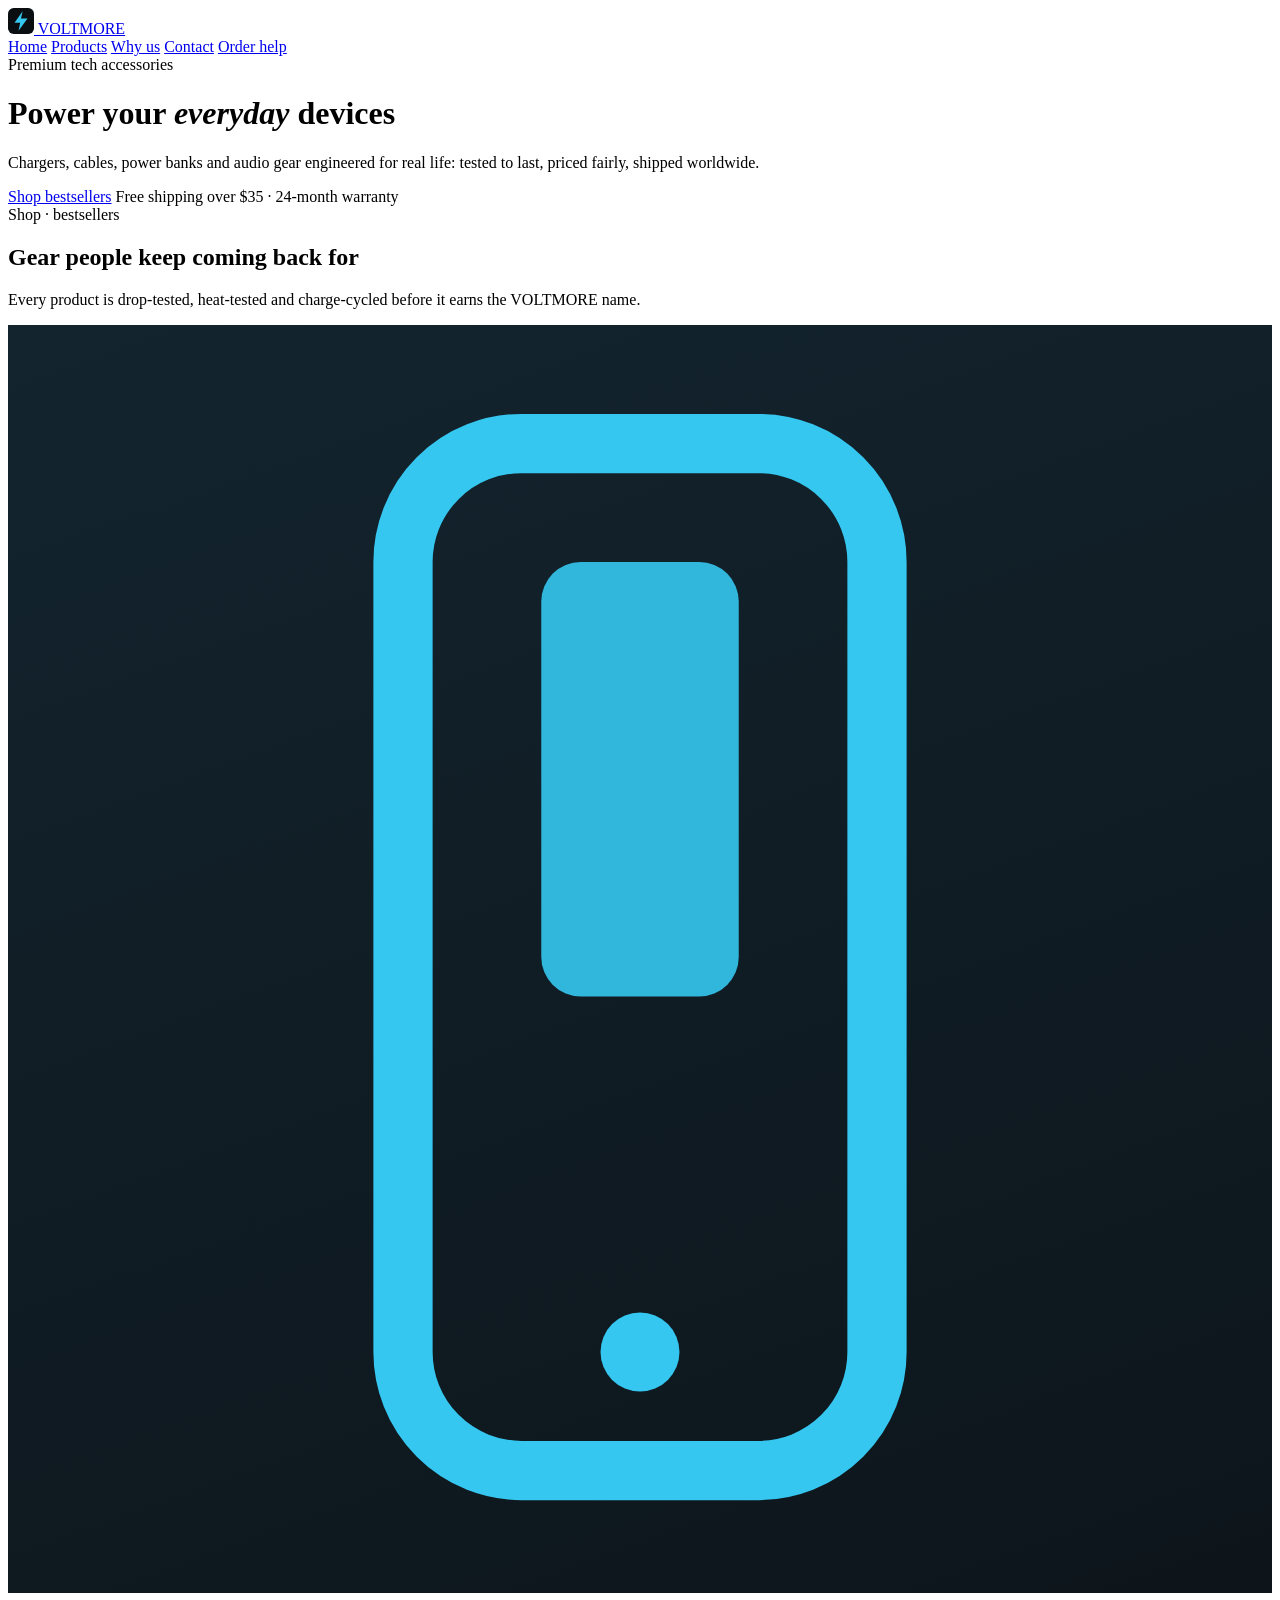
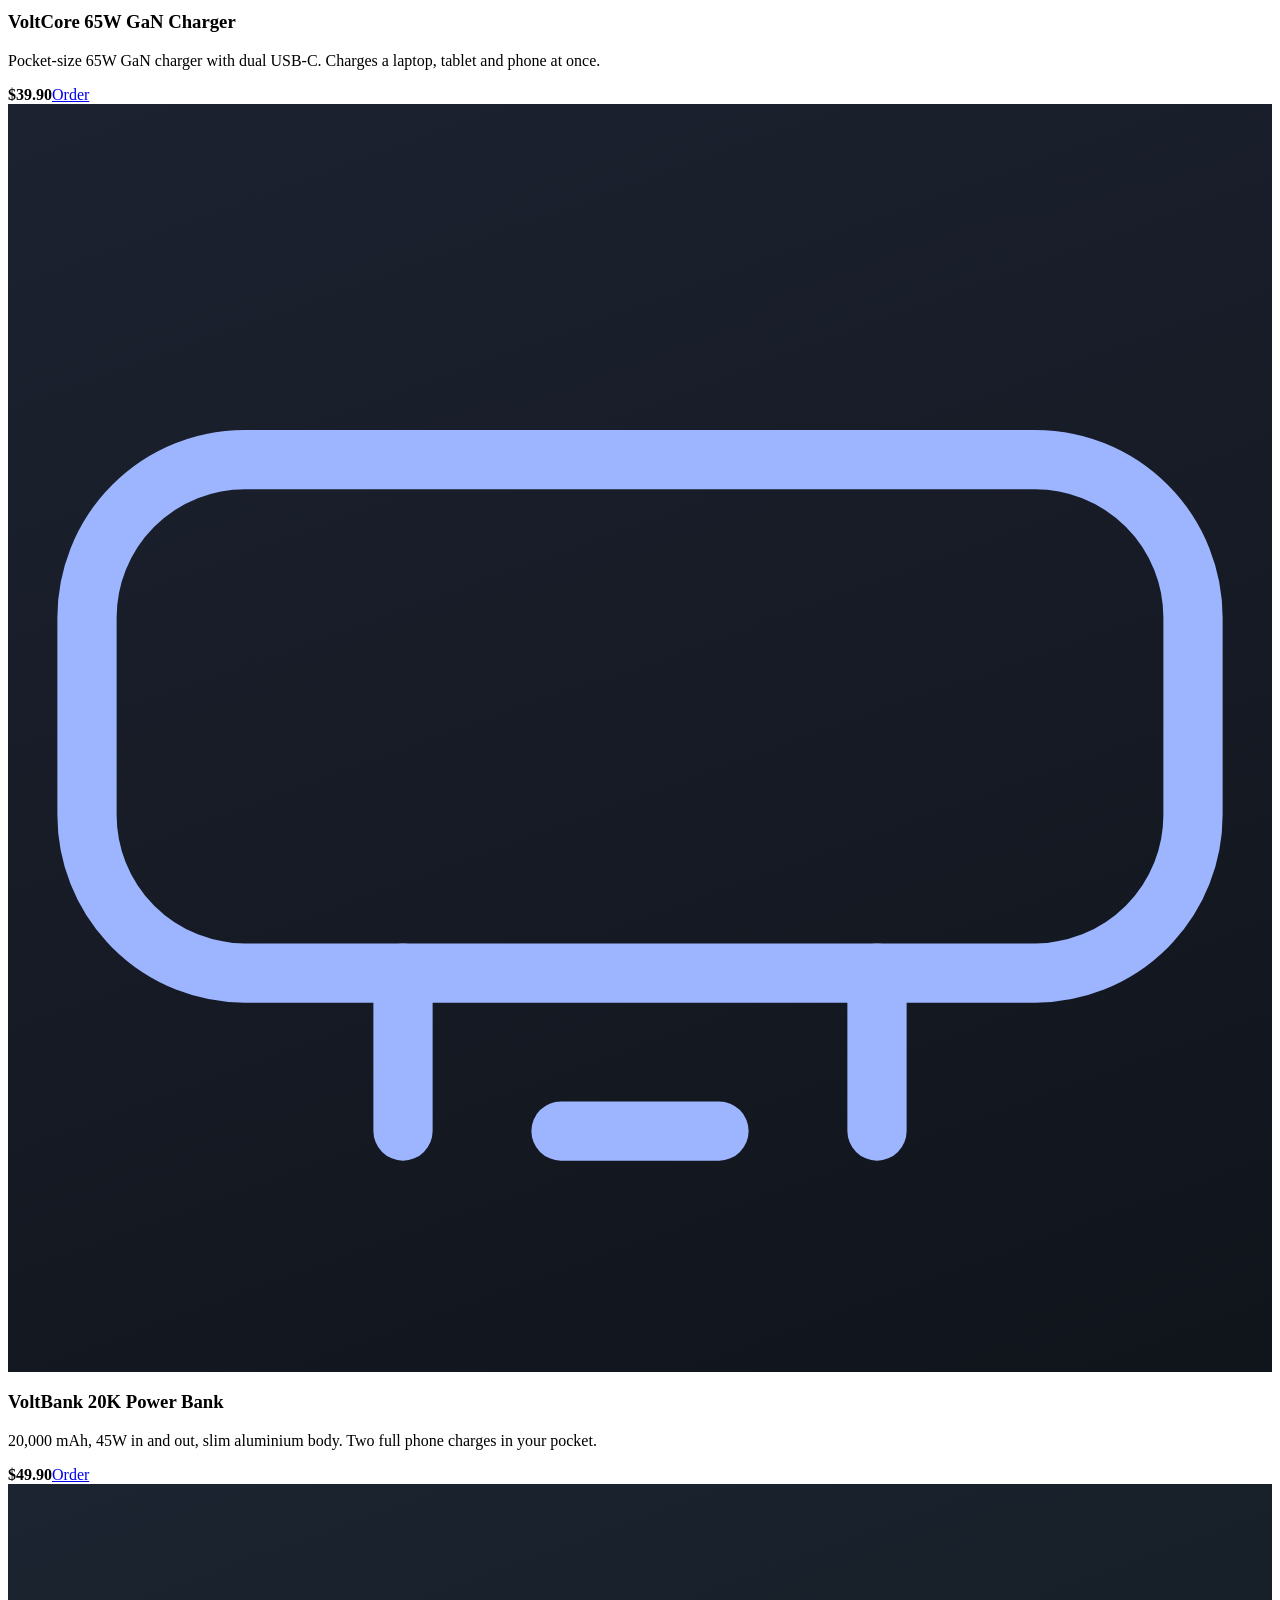
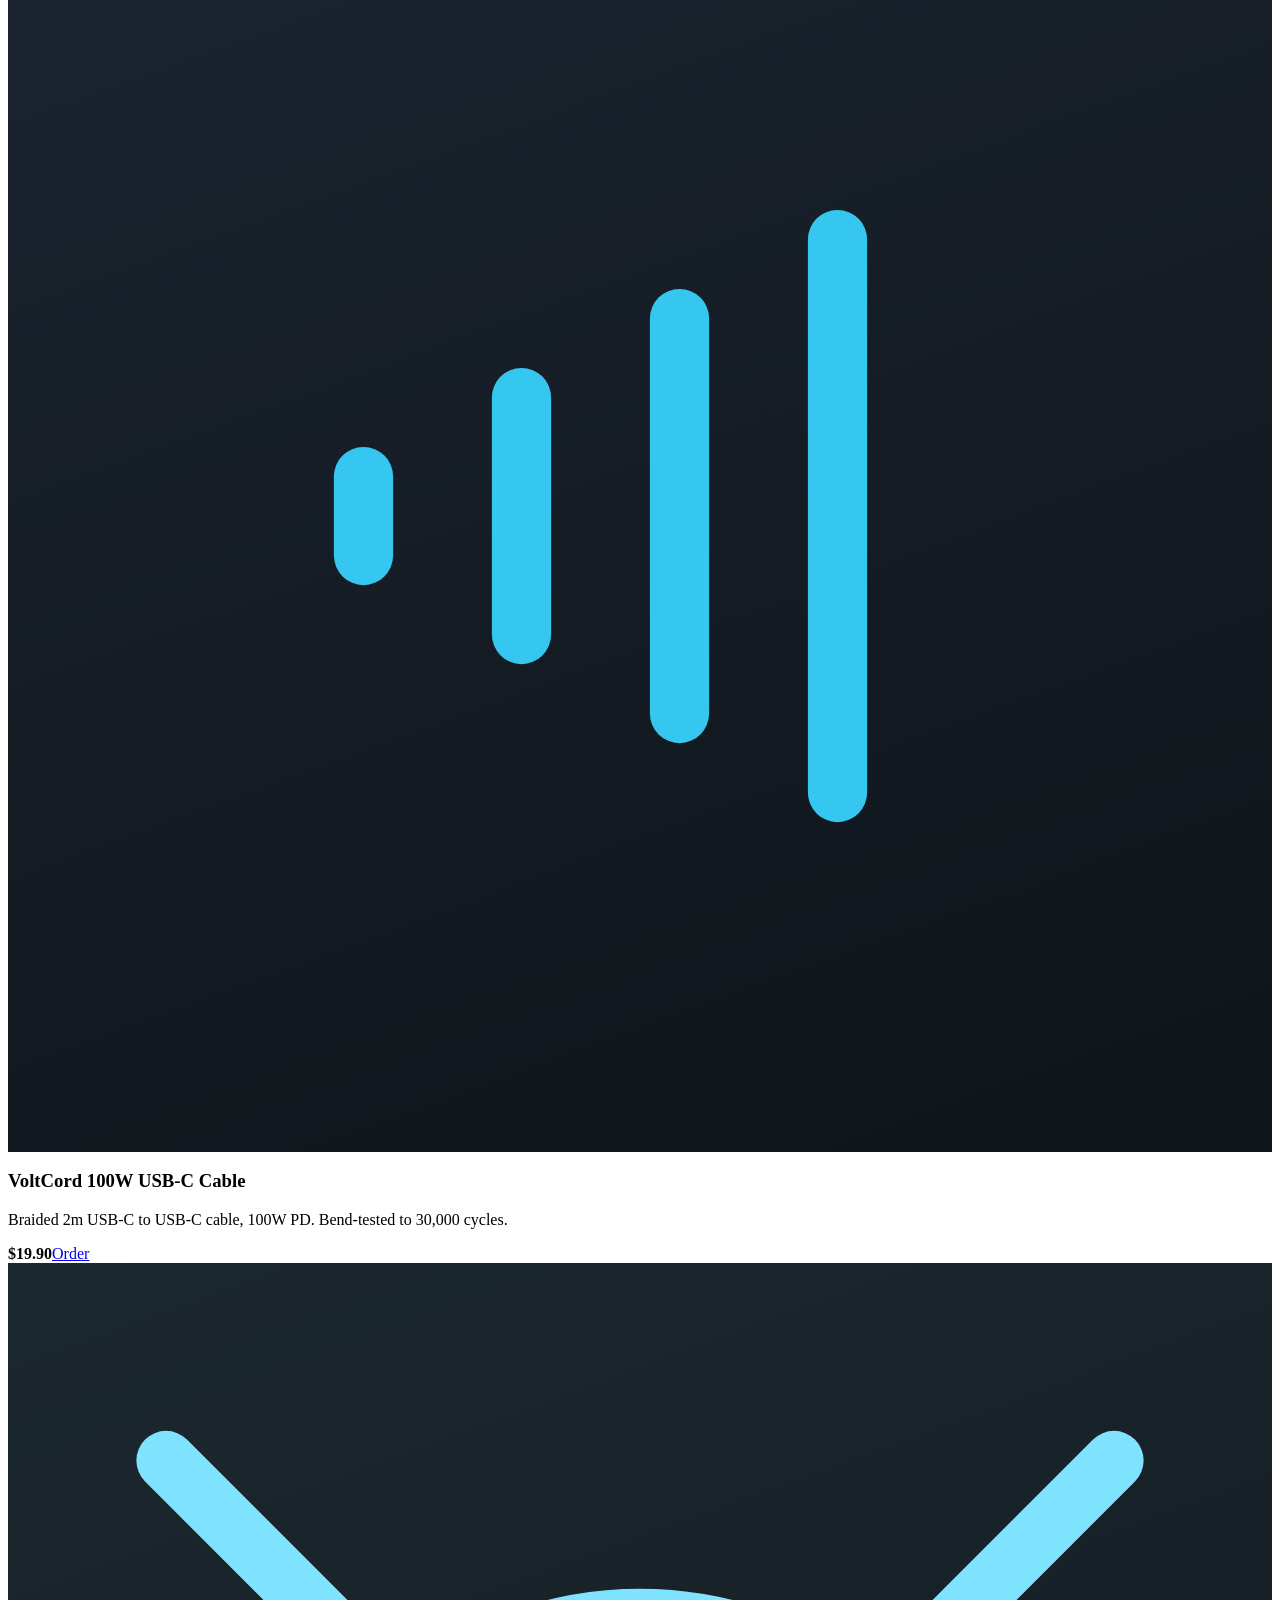
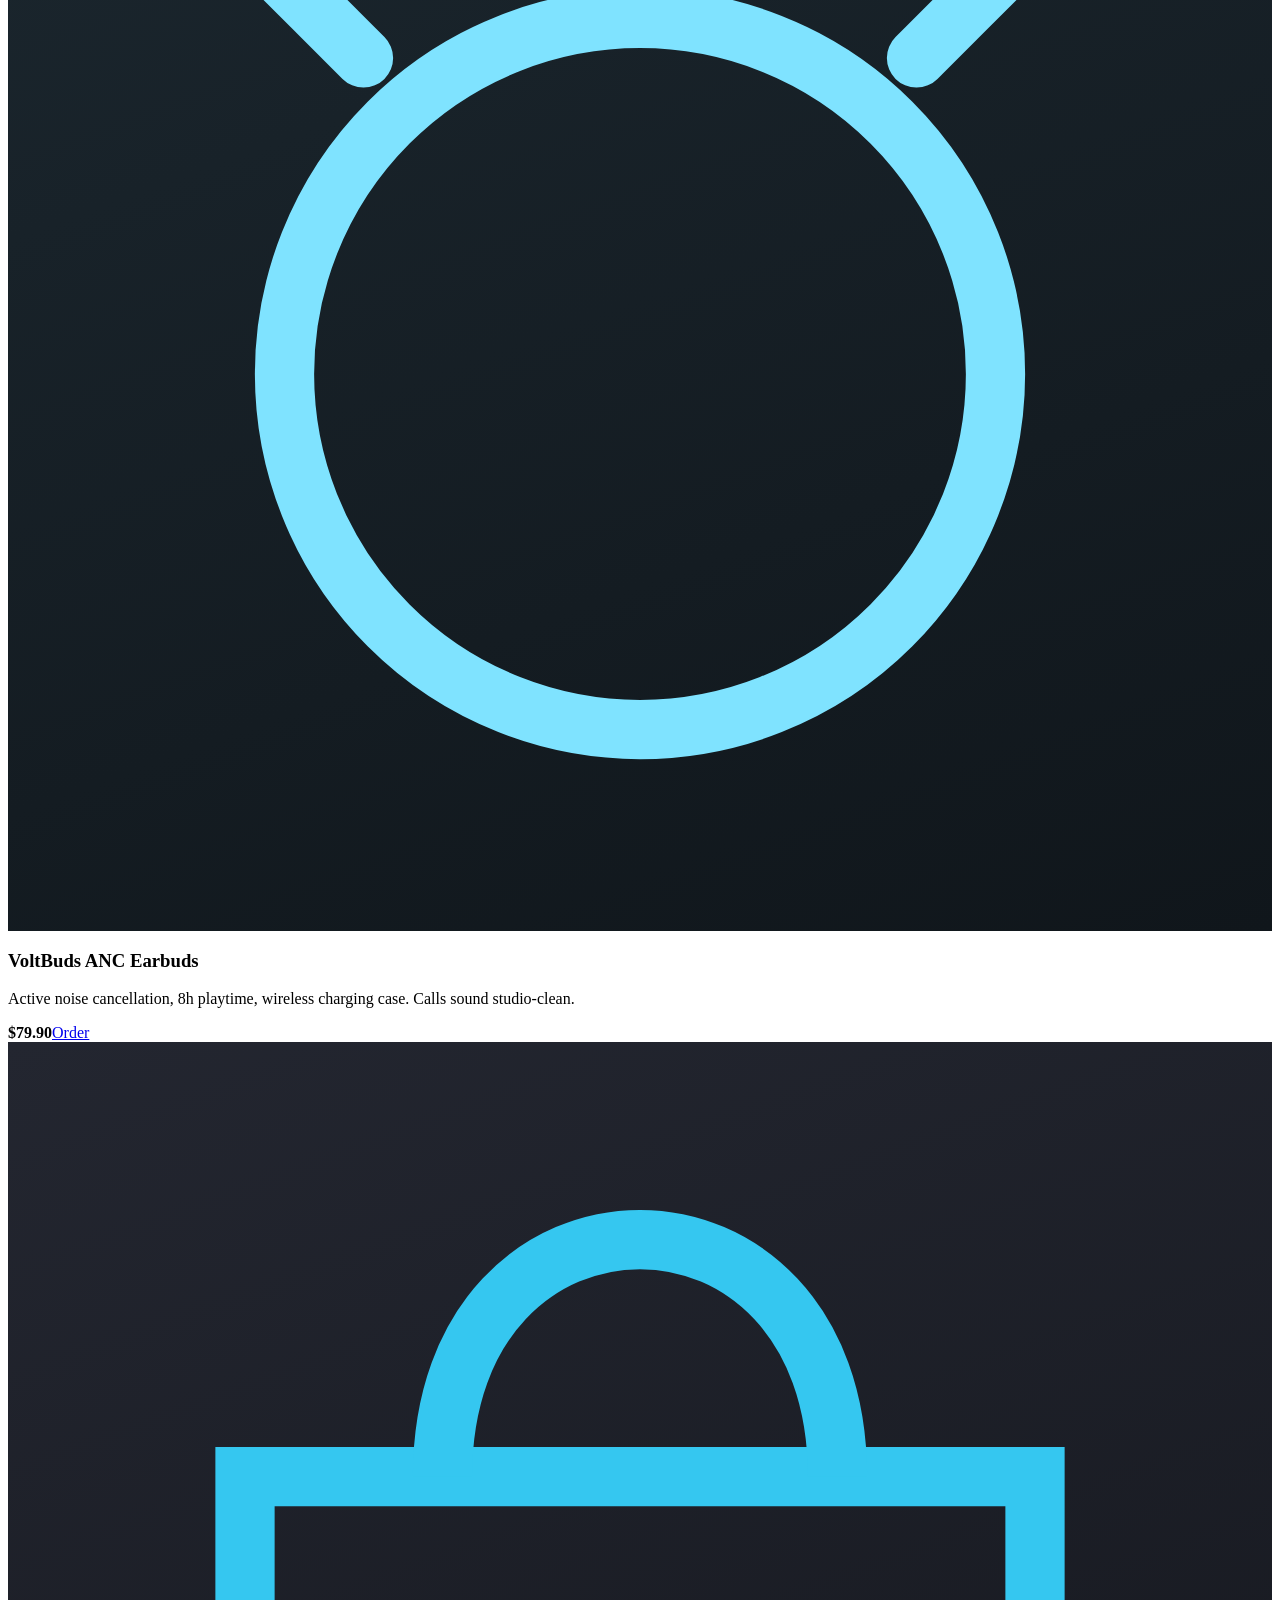
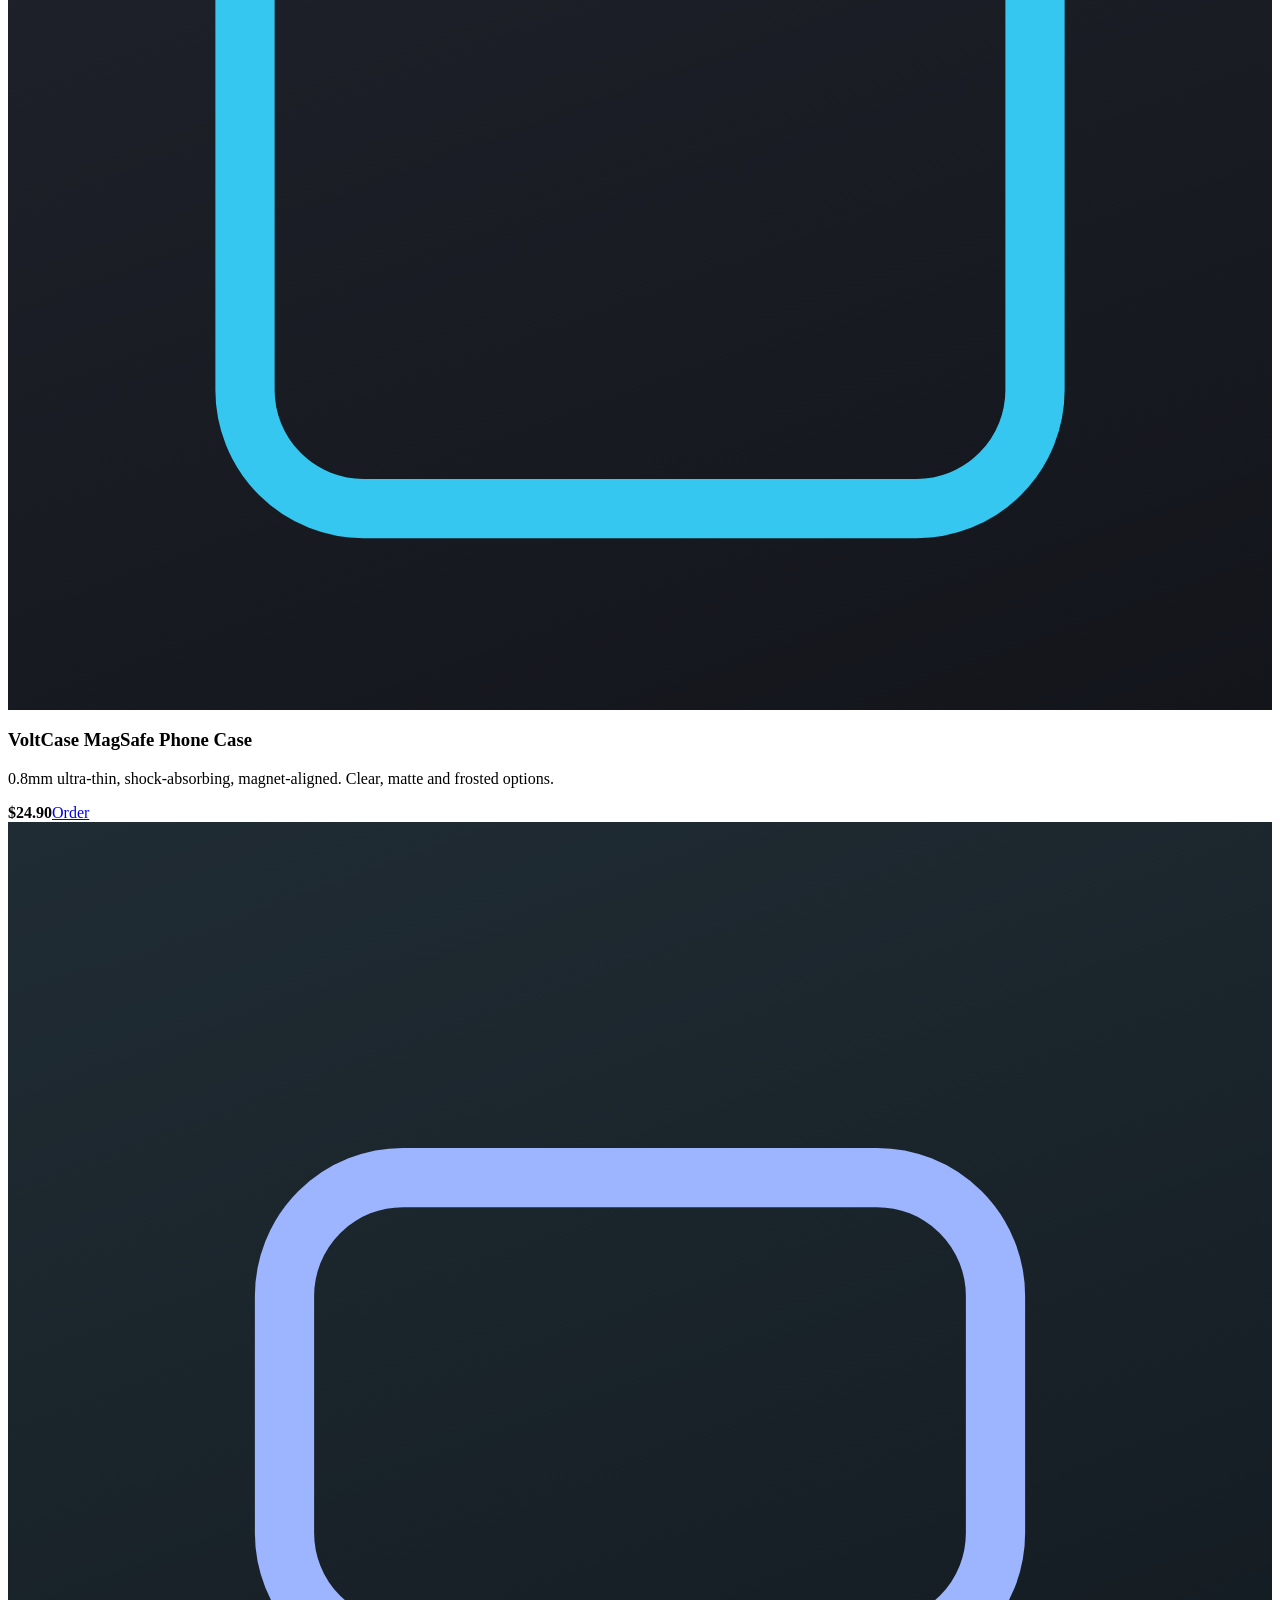
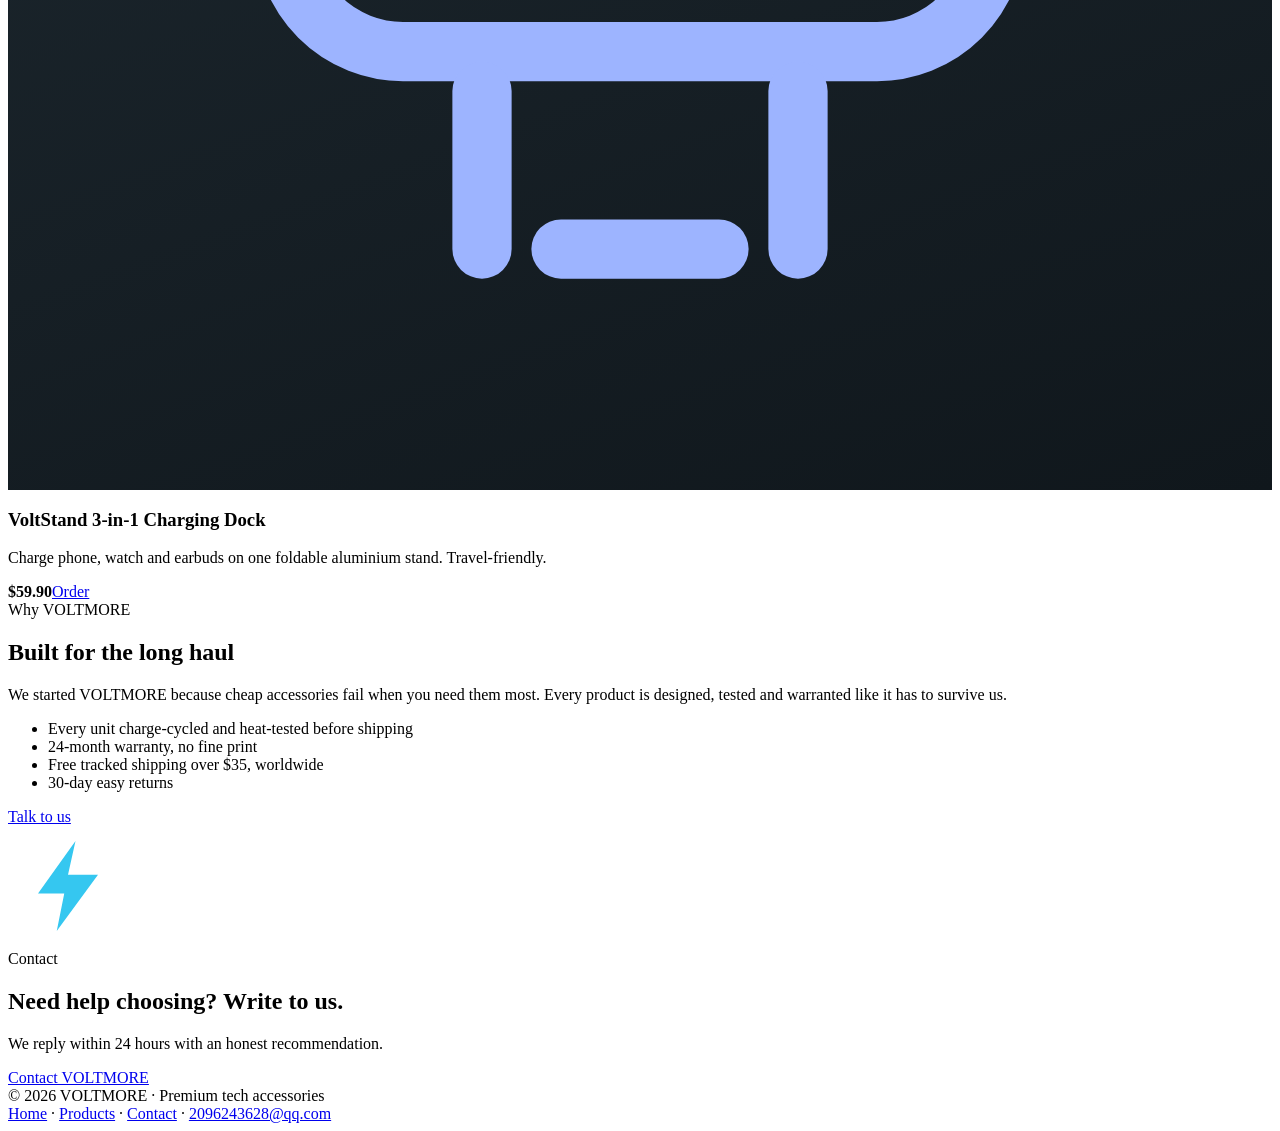
==== index.html @ 898d49b6 "init voltmore" ====
<!DOCTYPE html>
<html lang="en">
<head>
<meta charset="UTF-8">
<meta name="viewport" content="width=device-width, initial-scale=1.0">
<title>VOLTMORE — Premium Tech Accessories</title>
<meta name="description" content="VOLTMORE: premium chargers, cables, power banks and audio accessories engineered for everyday life. Fast shipping, 24-month warranty.">
<link rel="icon" href="data:image/svg+xml,<svg xmlns='http://www.w3.org/2000/svg' viewBox='0 0 64 64'><rect width='64' height='64' rx='14' fill='%230b0e11'/><path d='M36 8 16 36h14l-4 20 22-30H32z' fill='%2335c7f0'/></svg>">
<link rel="preconnect" href="https://fonts.googleapis.com">
<link rel="preconnect" href="https://fonts.gstatic.com" crossorigin>
<link href="https://fonts.googleapis.com/css2?family=Inter:wght@300;400;500;600;700;800&display=swap" rel="stylesheet">
<link rel="stylesheet" href="style.css">
</head>
<body>

<nav>
  <a class="brand" href="index.html">
    <svg width="26" height="26" viewBox="0 0 64 64" fill="none"><rect width="64" height="64" rx="14" fill="#0b0e11"/><path d="M36 8 16 36h14l-4 20 22-30H32z" fill="#35c7f0"/></svg>
    VOLTMORE
  </a>
  <div class="nav-links">
    <a href="index.html" class="active">Home</a>
    <a href="index.html#products">Products</a>
    <a href="index.html#why">Why us</a>
    <a href="contact.html">Contact</a>
    <a class="cta nav-cta" href="contact.html">Order help</a>
  </div>
</nav>

<header class="hero">
  <div class="wrap">
    <div>
      <div class="kicker">Premium tech accessories</div>
      <h1>Power your <em>everyday</em> devices</h1>
      <p>Chargers, cables, power banks and audio gear engineered for real life: tested to last, priced fairly, shipped worldwide.</p>
      <div class="hero-actions">
        <a class="cta" href="index.html#products">Shop bestsellers</a>
        <span class="hero-note">Free shipping over $35 · 24-month warranty</span>
      </div>
    </div>
    <div class="hero-visual"><div class="buzz"></div></div>
  </div>
</header>

<section id="products">
  <div class="wrap">
    <div class="sec-head">
      <div class="kicker">Shop · bestsellers</div>
      <h2>Gear people keep coming back for</h2>
      <p>Every product is drop-tested, heat-tested and charge-cycled before it earns the VOLTMORE name.</p>
    </div>
    <div class="grid-3">
      <div class="product">
        <div class="photo" style="background:linear-gradient(160deg,#13242e,#0d151b)">
          <svg viewBox="0 0 64 64" fill="none"><rect x="20" y="6" width="24" height="52" rx="6" stroke="#35c7f0" stroke-width="3"/><rect x="27" y="12" width="10" height="22" rx="2" fill="#35c7f0" opacity=".9"/><circle cx="32" cy="52" r="2" fill="#35c7f0"/></svg>
        </div>
        <div class="body">
          <h3>VoltCore 65W GaN Charger</h3>
          <p>Pocket-size 65W GaN charger with dual USB-C. Charges a laptop, tablet and phone at once.</p>
          <div class="price"><b>$39.90</b><a class="btn-sm" href="contact.html">Order</a></div>
        </div>
      </div>
      <div class="product">
        <div class="photo" style="background:linear-gradient(160deg,#1c2230,#10141b)">
          <svg viewBox="0 0 64 64" fill="none"><rect x="4" y="18" width="56" height="26" rx="8" stroke="#9db4ff" stroke-width="3"/><path d="M20 44v8M44 44v8M28 52h8" stroke="#9db4ff" stroke-width="3" stroke-linecap="round"/></svg>
        </div>
        <div class="body">
          <h3>VoltBank 20K Power Bank</h3>
          <p>20,000 mAh, 45W in and out, slim aluminium body. Two full phone charges in your pocket.</p>
          <div class="price"><b>$49.90</b><a class="btn-sm" href="contact.html">Order</a></div>
        </div>
      </div>
      <div class="product">
        <div class="photo" style="background:linear-gradient(160deg,#1b2430,#0f1419)">
          <svg viewBox="0 0 64 64" fill="none"><path d="M18 30v4m8-8v12m8-16v20m8-24v28" stroke="#35c7f0" stroke-width="3" stroke-linecap="round"/></svg>
        </div>
        <div class="body">
          <h3>VoltCord 100W USB-C Cable</h3>
          <p>Braided 2m USB-C to USB-C cable, 100W PD. Bend-tested to 30,000 cycles.</p>
          <div class="price"><b>$19.90</b><a class="btn-sm" href="contact.html">Order</a></div>
        </div>
      </div>
      <div class="product">
        <div class="photo" style="background:linear-gradient(160deg,#1c2830,#10161b)">
          <svg viewBox="0 0 64 64" fill="none"><circle cx="32" cy="36" r="18" stroke="#7fe3ff" stroke-width="3"/><path d="M18 20 8 10M46 20l10-10" stroke="#7fe3ff" stroke-width="3" stroke-linecap="round"/></svg>
        </div>
        <div class="body">
          <h3>VoltBuds ANC Earbuds</h3>
          <p>Active noise cancellation, 8h playtime, wireless charging case. Calls sound studio-clean.</p>
          <div class="price"><b>$79.90</b><a class="btn-sm" href="contact.html">Order</a></div>
        </div>
      </div>
      <div class="product">
        <div class="photo" style="background:linear-gradient(160deg,#232630,#13151b)">
          <svg viewBox="0 0 64 64" fill="none"><path d="M12 22h40v26a6 6 0 0 1-6 6H18a6 6 0 0 1-6-6z" stroke="#35c7f0" stroke-width="3"/><path d="M22 22c0-8 5-12 10-12s10 4 10 12" stroke="#35c7f0" stroke-width="3" fill="none"/></svg>
        </div>
        <div class="body">
          <h3>VoltCase MagSafe Phone Case</h3>
          <p>0.8mm ultra-thin, shock-absorbing, magnet-aligned. Clear, matte and frosted options.</p>
          <div class="price"><b>$24.90</b><a class="btn-sm" href="contact.html">Order</a></div>
        </div>
      </div>
      <div class="product">
        <div class="photo" style="background:linear-gradient(160deg,#202c34,#10171c)">
          <svg viewBox="0 0 64 64" fill="none"><rect x="14" y="18" width="36" height="24" rx="6" stroke="#9db4ff" stroke-width="3"/><path d="M24 44v8M40 44v8M28 52h8" stroke="#9db4ff" stroke-width="3" stroke-linecap="round"/></svg>
        </div>
        <div class="body">
          <h3>VoltStand 3-in-1 Charging Dock</h3>
          <p>Charge phone, watch and earbuds on one foldable aluminium stand. Travel-friendly.</p>
          <div class="price"><b>$59.90</b><a class="btn-sm" href="contact.html">Order</a></div>
        </div>
      </div>
    </div>
  </div>
</section>

<section id="why" class="band" style="padding-top:0">
  <div class="wrap">
    <div>
      <div class="kicker">Why VOLTMORE</div>
      <h2>Built for the long haul</h2>
      <p>We started VOLTMORE because cheap accessories fail when you need them most. Every product is designed, tested and warranted like it has to survive us.</p>
      <ul>
        <li>Every unit charge-cycled and heat-tested before shipping</li>
        <li>24-month warranty, no fine print</li>
        <li>Free tracked shipping over $35, worldwide</li>
        <li>30-day easy returns</li>
      </ul>
      <a class="cta" href="contact.html">Talk to us</a>
    </div>
    <div class="visual">
      <svg width="120" height="120" viewBox="0 0 64 64" fill="none"><path d="M36 8 16 36h14l-4 20 22-30H32z" fill="#35c7f0"/></svg>
    </div>
  </div>
</section>

<section>
  <div class="wrap">
    <div class="contact-block">
      <div class="kicker">Contact</div>
      <h2>Need help choosing? Write to us.</h2>
      <p>We reply within 24 hours with an honest recommendation.</p>
      <a class="cta" href="contact.html">Contact VOLTMORE</a>
    </div>
  </div>
</section>

<footer>
  <div class="wrap">
    <div>© 2026 VOLTMORE · Premium tech accessories</div>
    <div><a href="index.html">Home</a> · <a href="index.html#products">Products</a> · <a href="contact.html">Contact</a> · <a href="mailto:2096243628@qq.com">2096243628@qq.com</a></div>
  </div>
</footer>
</body>
</html>
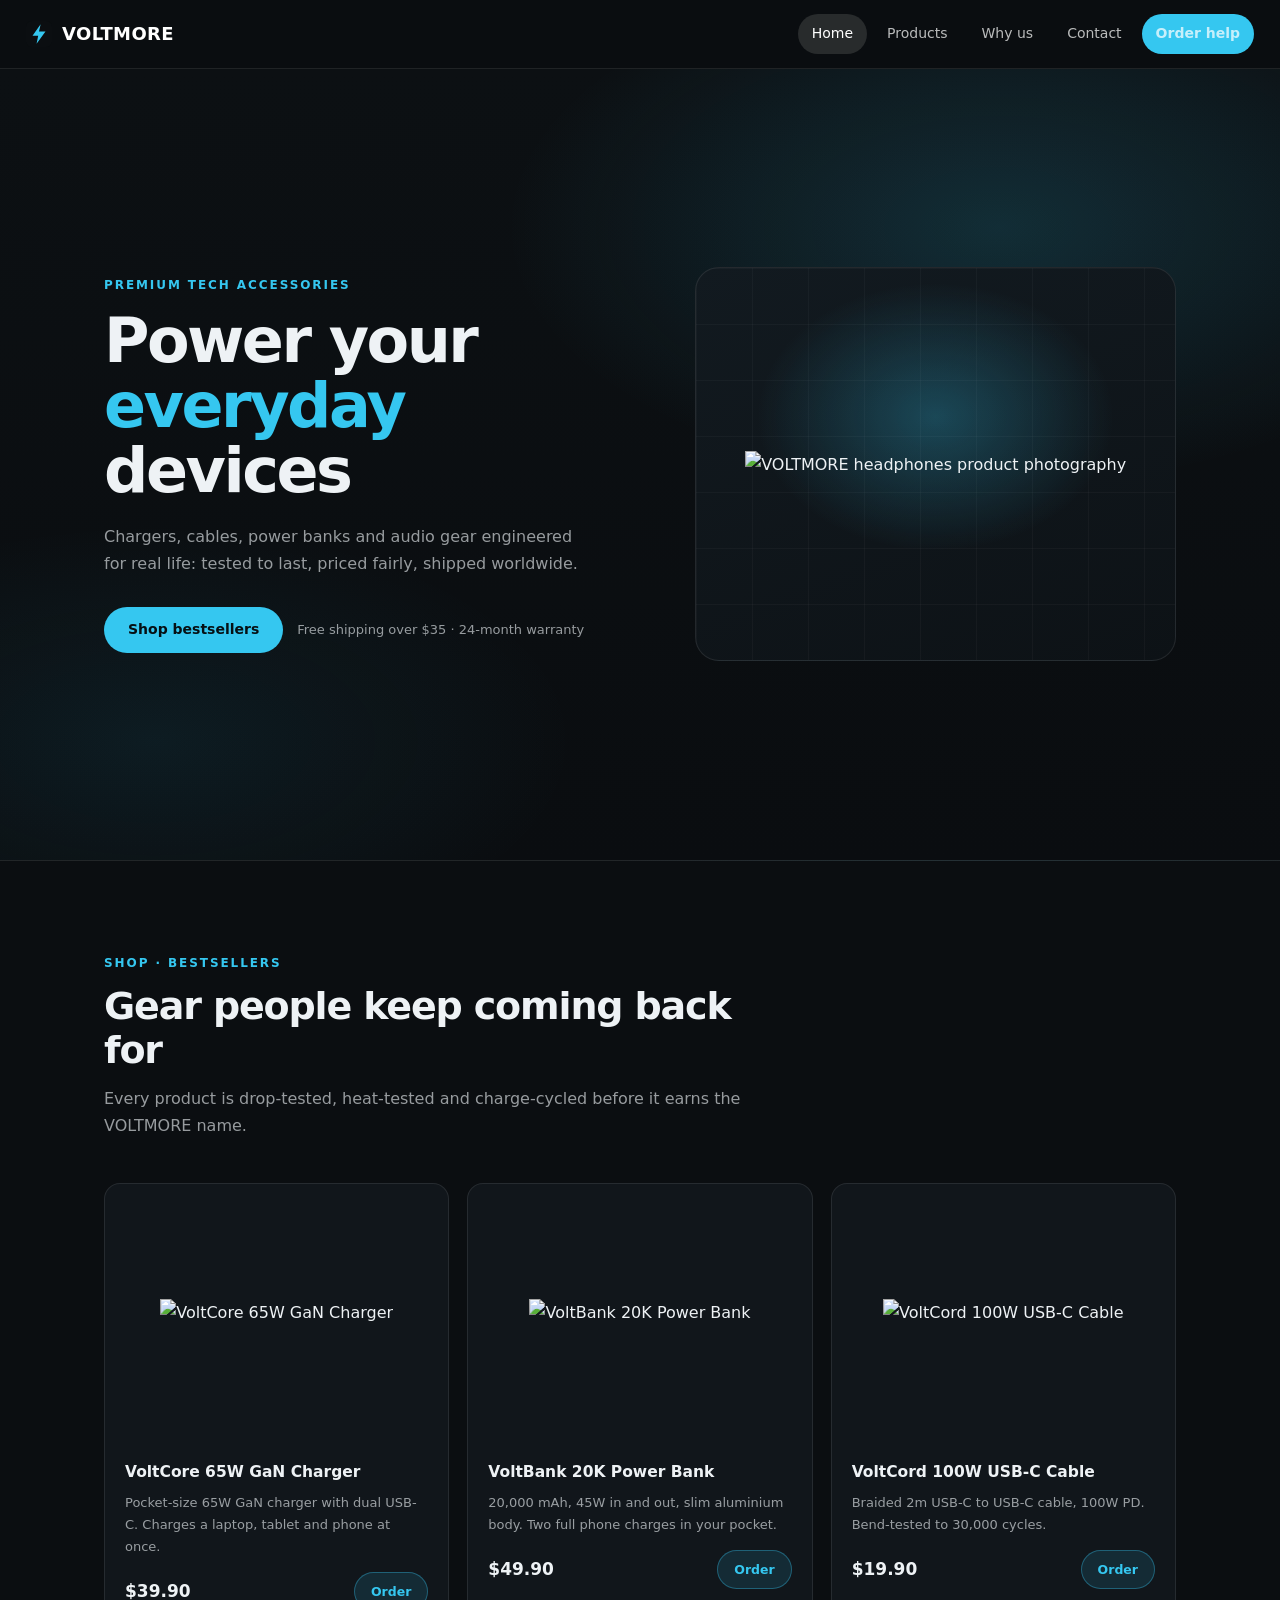
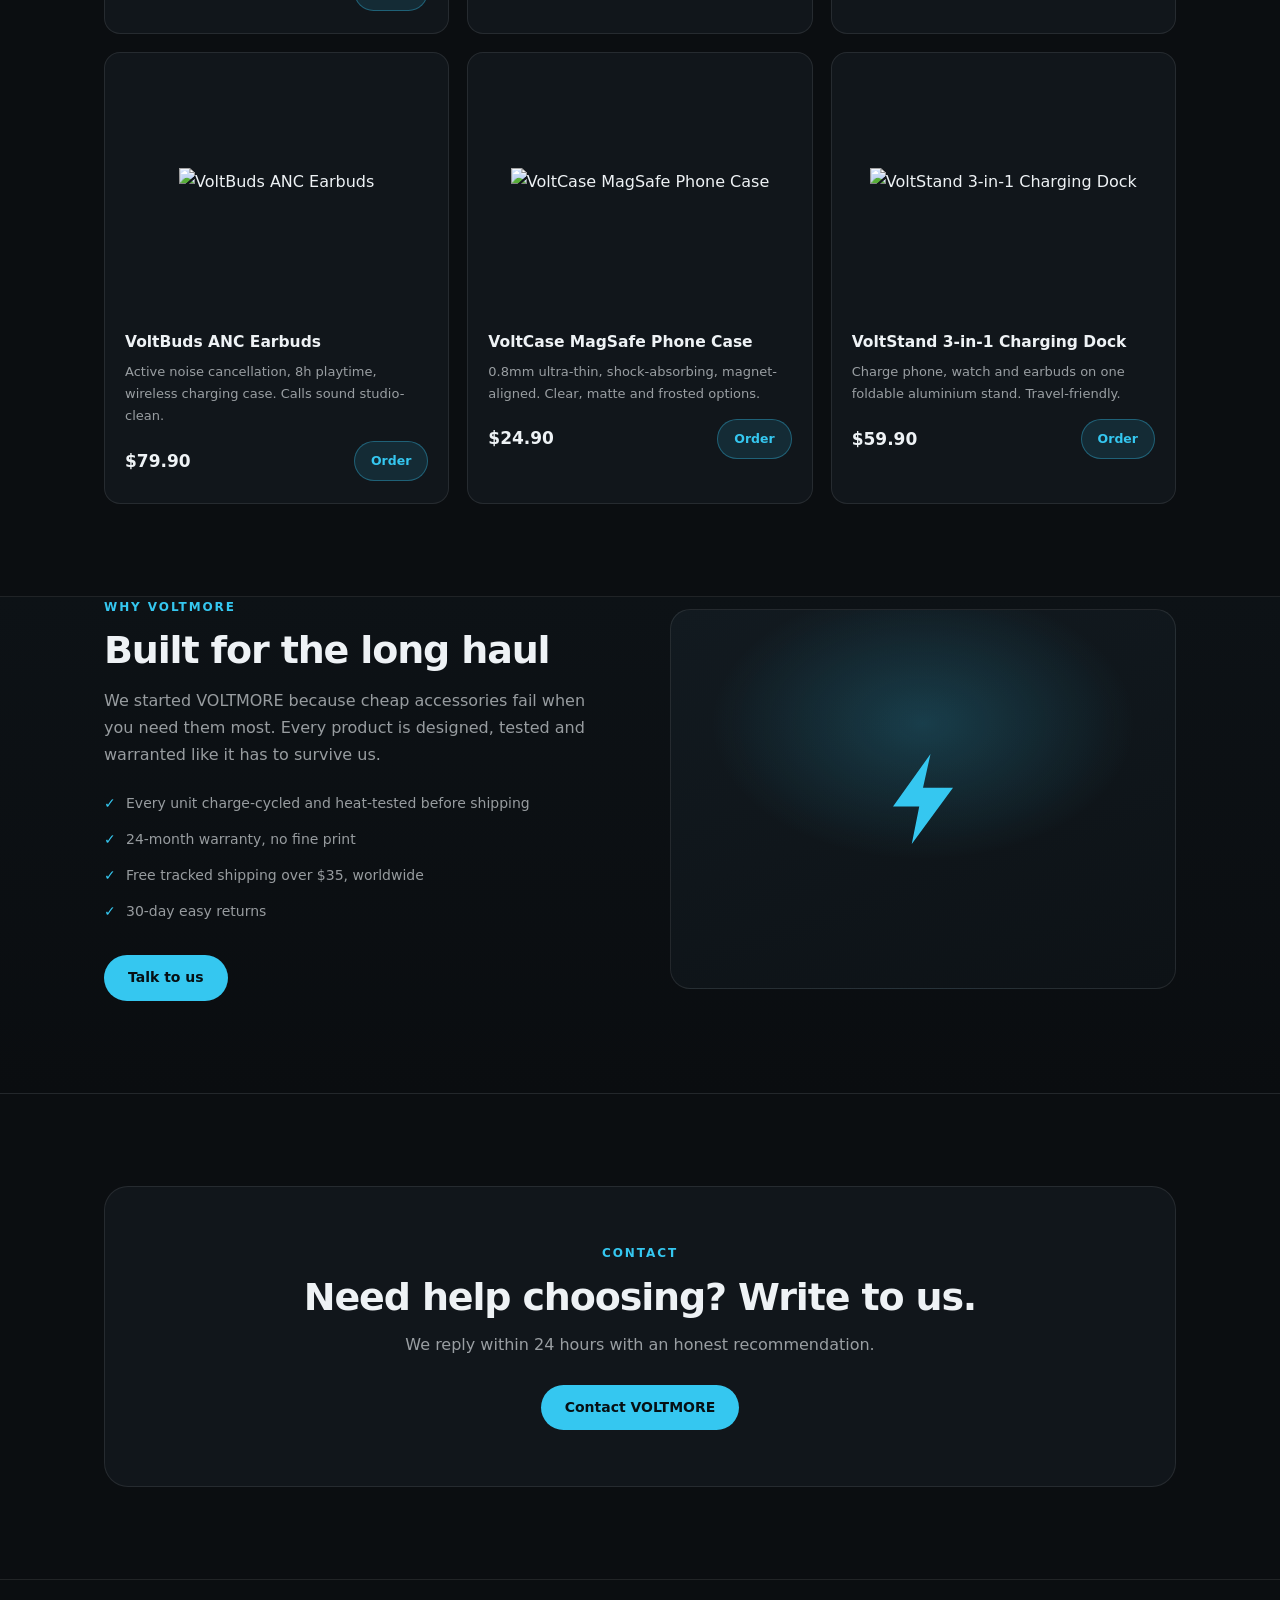
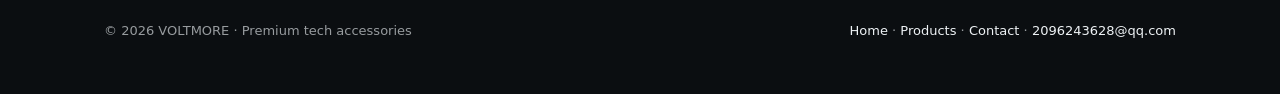
==== commit 50231a23: "update voltmore" ====
--- a/index.html
+++ b/index.html
@@ -38,7 +38,7 @@
         <span class="hero-note">Free shipping over $35 · 24-month warranty</span>
       </div>
     </div>
-    <div class="hero-visual"><div class="buzz"></div></div>
+    <div class="hero-visual"><img src="img/hero.jpg" alt="VOLTMORE headphones product photography"></div>
   </div>
 </header>
 
@@ -51,9 +51,7 @@
     </div>
     <div class="grid-3">
       <div class="product">
-        <div class="photo" style="background:linear-gradient(160deg,#13242e,#0d151b)">
-          <svg viewBox="0 0 64 64" fill="none"><rect x="20" y="6" width="24" height="52" rx="6" stroke="#35c7f0" stroke-width="3"/><rect x="27" y="12" width="10" height="22" rx="2" fill="#35c7f0" opacity=".9"/><circle cx="32" cy="52" r="2" fill="#35c7f0"/></svg>
-        </div>
+        <div class="photo"><img src="img/charger.jpg" alt="VoltCore 65W GaN Charger"></div>
         <div class="body">
           <h3>VoltCore 65W GaN Charger</h3>
           <p>Pocket-size 65W GaN charger with dual USB-C. Charges a laptop, tablet and phone at once.</p>
@@ -61,9 +59,7 @@
         </div>
       </div>
       <div class="product">
-        <div class="photo" style="background:linear-gradient(160deg,#1c2230,#10141b)">
-          <svg viewBox="0 0 64 64" fill="none"><rect x="4" y="18" width="56" height="26" rx="8" stroke="#9db4ff" stroke-width="3"/><path d="M20 44v8M44 44v8M28 52h8" stroke="#9db4ff" stroke-width="3" stroke-linecap="round"/></svg>
-        </div>
+        <div class="photo"><img src="img/powerbank.jpg" alt="VoltBank 20K Power Bank"></div>
         <div class="body">
           <h3>VoltBank 20K Power Bank</h3>
           <p>20,000 mAh, 45W in and out, slim aluminium body. Two full phone charges in your pocket.</p>
@@ -71,9 +67,7 @@
         </div>
       </div>
       <div class="product">
-        <div class="photo" style="background:linear-gradient(160deg,#1b2430,#0f1419)">
-          <svg viewBox="0 0 64 64" fill="none"><path d="M18 30v4m8-8v12m8-16v20m8-24v28" stroke="#35c7f0" stroke-width="3" stroke-linecap="round"/></svg>
-        </div>
+        <div class="photo"><img src="img/cable.jpg" alt="VoltCord 100W USB-C Cable"></div>
         <div class="body">
           <h3>VoltCord 100W USB-C Cable</h3>
           <p>Braided 2m USB-C to USB-C cable, 100W PD. Bend-tested to 30,000 cycles.</p>
@@ -81,9 +75,7 @@
         </div>
       </div>
       <div class="product">
-        <div class="photo" style="background:linear-gradient(160deg,#1c2830,#10161b)">
-          <svg viewBox="0 0 64 64" fill="none"><circle cx="32" cy="36" r="18" stroke="#7fe3ff" stroke-width="3"/><path d="M18 20 8 10M46 20l10-10" stroke="#7fe3ff" stroke-width="3" stroke-linecap="round"/></svg>
-        </div>
+        <div class="photo"><img src="img/earbuds.jpg" alt="VoltBuds ANC Earbuds"></div>
         <div class="body">
           <h3>VoltBuds ANC Earbuds</h3>
           <p>Active noise cancellation, 8h playtime, wireless charging case. Calls sound studio-clean.</p>
@@ -91,9 +83,7 @@
         </div>
       </div>
       <div class="product">
-        <div class="photo" style="background:linear-gradient(160deg,#232630,#13151b)">
-          <svg viewBox="0 0 64 64" fill="none"><path d="M12 22h40v26a6 6 0 0 1-6 6H18a6 6 0 0 1-6-6z" stroke="#35c7f0" stroke-width="3"/><path d="M22 22c0-8 5-12 10-12s10 4 10 12" stroke="#35c7f0" stroke-width="3" fill="none"/></svg>
-        </div>
+        <div class="photo"><img src="img/phonecase.jpg" alt="VoltCase MagSafe Phone Case"></div>
         <div class="body">
           <h3>VoltCase MagSafe Phone Case</h3>
           <p>0.8mm ultra-thin, shock-absorbing, magnet-aligned. Clear, matte and frosted options.</p>
@@ -101,9 +91,7 @@
         </div>
       </div>
       <div class="product">
-        <div class="photo" style="background:linear-gradient(160deg,#202c34,#10171c)">
-          <svg viewBox="0 0 64 64" fill="none"><rect x="14" y="18" width="36" height="24" rx="6" stroke="#9db4ff" stroke-width="3"/><path d="M24 44v8M40 44v8M28 52h8" stroke="#9db4ff" stroke-width="3" stroke-linecap="round"/></svg>
-        </div>
+        <div class="photo"><img src="img/dock.jpg" alt="VoltStand 3-in-1 Charging Dock"></div>
         <div class="body">
           <h3>VoltStand 3-in-1 Charging Dock</h3>
           <p>Charge phone, watch and earbuds on one foldable aluminium stand. Travel-friendly.</p>
--- a/style.css
+++ b/style.css
@@ -0,0 +1,153 @@
+:root {
+  --bg: #0b0e11;
+  --panel: #11161b;
+  --line: rgba(255,255,255,.09);
+  --text: #eef2f5;
+  --muted: rgba(238,242,245,.62);
+  --accent: #35c7f0;
+  --accent-2: #1fa8d2;
+  --radius: 16px;
+  --font: "Inter", "PingFang SC", "Microsoft YaHei", system-ui, sans-serif;
+}
+* { margin: 0; padding: 0; box-sizing: border-box; }
+body { font-family: var(--font); background: var(--bg); color: var(--text); line-height: 1.7; -webkit-font-smoothing: antialiased; }
+.wrap { max-width: 1120px; margin: 0 auto; padding: 0 24px; }
+a { color: var(--accent); }
+
+nav {
+  position: sticky; top: 0; z-index: 50;
+  display: flex; align-items: center; justify-content: space-between;
+  padding: 14px 26px; background: rgba(11,14,17,.88); backdrop-filter: blur(12px);
+  border-bottom: 1px solid var(--line);
+}
+.brand { display: flex; align-items: center; gap: 10px; text-decoration: none; color: #fff; font-weight: 800; letter-spacing: .02em; font-size: 18px; }
+.brand svg { display: block; }
+.nav-links { display: flex; gap: 6px; align-items: center; }
+.nav-links a { color: rgba(255,255,255,.72); text-decoration: none; font-size: 14px; padding: 8px 14px; border-radius: 999px; transition: background .16s, color .16s; }
+.nav-links a:hover { background: rgba(255,255,255,.1); color: #fff; }
+.nav-links a.active { background: rgba(255,255,255,.12); color: #fff; }
+.cta {
+  display: inline-block; background: var(--accent); color: #061014; font-weight: 700;
+  padding: 11px 24px; border-radius: 999px; text-decoration: none; font-size: 14px;
+  transition: transform .14s, background .16s;
+}
+.cta:hover { background: #6bdcff; transform: translateY(-1px); }
+.cta:active { transform: scale(.96); }
+.nav-cta { background: var(--accent); color: #061014; font-weight: 700; }
+.nav-cta:hover { background: #6bdcff; color: #061014; }
+
+.hero {
+  position: relative; min-height: 88vh; min-height: 88dvh; display: flex; align-items: center;
+  background:
+    radial-gradient(ellipse 70% 60% at 78% 20%, rgba(53,199,240,.16), transparent 55%),
+    radial-gradient(ellipse 60% 50% at 12% 85%, rgba(53,199,240,.08), transparent 55%),
+    linear-gradient(180deg, #0c1013, #0a0d10);
+  border-bottom: 1px solid var(--line); overflow: hidden;
+}
+.hero .wrap { position: relative; z-index: 2; display: grid; grid-template-columns: 1.05fr .95fr; gap: 60px; align-items: center; padding-top: 40px; padding-bottom: 40px; }
+.hero h1 { font-size: clamp(34px, 5.4vw, 62px); letter-spacing: -.04em; line-height: 1.05; margin-bottom: 20px; }
+.hero h1 em { font-style: normal; color: var(--accent); }
+.hero p { color: var(--muted); font-size: 16px; max-width: 30em; margin-bottom: 30px; font-weight: 300; }
+.hero-actions { display: flex; gap: 14px; align-items: center; flex-wrap: wrap; }
+.hero-note { font-size: 13px; color: var(--muted); font-weight: 300; }
+.hero-visual {
+  position: relative; aspect-ratio: 1 / .82; border-radius: 24px; overflow: hidden;
+  border: 1px solid var(--line);
+  background:
+    radial-gradient(ellipse 60% 55% at 50% 38%, rgba(53,199,240,.28), transparent 62%),
+    linear-gradient(160deg, #121a20, #0d1216);
+  display: flex; align-items: center; justify-content: center;
+}
+.hero-visual::before {
+  content: ""; position: absolute; inset: 0;
+  background:
+    linear-gradient(rgba(255,255,255,.03) 1px, transparent 1px),
+    linear-gradient(90deg, rgba(255,255,255,.03) 1px, transparent 1px);
+  background-size: 56px 56px;
+}
+.buzz { position: relative; z-index: 1; width: 240px; height: 240px; border-radius: 50%; background: radial-gradient(circle at 42% 38%, #1b2a33, #0d1419 68%); border: 1px solid rgba(255,255,255,.16); box-shadow: 0 30px 80px -20px rgba(53,199,240,.35); }
+.buzz::after { content: ""; position: absolute; inset: 62px; border-radius: 50%; background: radial-gradient(circle at 42% 38%, #0e1a20, #0b1013 70%); border: 1px solid rgba(255,255,255,.12); }
+.buzz::before { content: ""; position: absolute; inset: 96px; border-radius: 50%; background: radial-gradient(circle at 40% 36%, #16232b, #0c1216 72%); border: 1px solid rgba(255,255,255,.1); }
+
+section { padding: 92px 0; }
+.sec-head { max-width: 680px; margin-bottom: 44px; }
+.kicker { font-size: 12px; font-weight: 700; letter-spacing: .16em; text-transform: uppercase; color: var(--accent); margin-bottom: 12px; }
+h2 { font-size: clamp(26px, 3.4vw, 38px); letter-spacing: -.03em; line-height: 1.15; margin-bottom: 12px; }
+.sec-head p { color: var(--muted); font-weight: 300; }
+
+.grid-3 { display: grid; grid-template-columns: repeat(3, 1fr); gap: 18px; }
+.product {
+  background: var(--panel); border: 1px solid var(--line); border-radius: var(--radius);
+  overflow: hidden; transition: transform .2s, border-color .2s;
+}
+.product:hover { transform: translateY(-4px); border-color: rgba(53,199,240,.45); }
+.product .photo { aspect-ratio: 4 / 3; position: relative; display: flex; align-items: center; justify-content: center; }
+.product .photo svg { width: 64px; height: 64px; opacity: .95; position: relative; z-index: 1; }
+.product .body { padding: 18px 20px 22px; }
+.product .body h3 { font-size: 15.5px; margin-bottom: 6px; }
+.product .body p { font-size: 13px; color: var(--muted); font-weight: 300; }
+.product .price { display: flex; align-items: center; justify-content: space-between; margin-top: 14px; }
+.product .price b { font-size: 17px; }
+.product .price .btn-sm {
+  background: rgba(53,199,240,.12); border: 1px solid rgba(53,199,240,.35); color: var(--accent);
+  font-size: 12.5px; font-weight: 600; padding: 8px 16px; border-radius: 999px; text-decoration: none;
+}
+.product .price .btn-sm:hover { background: var(--accent); color: #061014; }
+
+.feats { display: grid; grid-template-columns: repeat(4, 1fr); gap: 16px; }
+.feat { border-top: 1px solid rgba(255,255,255,.2); padding-top: 18px; }
+.feat b { display: block; font-size: 15px; margin-bottom: 6px; }
+.feat p { font-size: 13px; color: var(--muted); font-weight: 300; }
+
+.band {
+  border-top: 1px solid var(--line); border-bottom: 1px solid var(--line);
+  background: linear-gradient(180deg, #0d1216, #0a0d10);
+}
+.band .wrap { display: grid; grid-template-columns: 1fr 1fr; gap: 60px; align-items: center; }
+.band h2 { margin-bottom: 14px; }
+.band p { color: var(--muted); font-weight: 300; margin-bottom: 18px; }
+.band ul { list-style: none; margin-bottom: 26px; }
+.band li { font-size: 14px; color: var(--muted); padding: 6px 0 6px 22px; position: relative; font-weight: 300; }
+.band li::before { content: "✓"; position: absolute; left: 0; color: var(--accent); font-weight: 700; }
+.band .visual {
+  aspect-ratio: 4 / 3; border-radius: 20px; border: 1px solid var(--line); overflow: hidden;
+  background:
+    radial-gradient(ellipse 70% 60% at 50% 30%, rgba(53,199,240,.22), transparent 60%),
+    linear-gradient(160deg, #121a20, #0d1216);
+  display: flex; align-items: center; justify-content: center;
+}
+
+.contact-block {
+  background: var(--panel); border: 1px solid var(--line); border-radius: 24px;
+  padding: 56px 44px; text-align: center;
+}
+.contact-block h2 { margin-bottom: 12px; }
+.contact-block p { color: var(--muted); margin-bottom: 26px; font-weight: 300; }
+
+footer { padding: 40px 0 52px; border-top: 1px solid var(--line); color: var(--muted); font-size: 13px; font-weight: 300; }
+footer .wrap { display: flex; justify-content: space-between; flex-wrap: wrap; gap: 12px; }
+footer a { color: var(--text); text-decoration: none; }
+
+.page-hero { padding: 96px 0 64px; border-bottom: 1px solid var(--line); background: radial-gradient(ellipse 70% 60% at 70% 0%, rgba(53,199,240,.12), transparent 55%), linear-gradient(180deg, #0d1216, #0a0d10); }
+.page-hero h1 { font-size: clamp(30px, 4.6vw, 50px); letter-spacing: -.03em; margin-bottom: 14px; }
+.page-hero p { color: var(--muted); font-weight: 300; max-width: 40em; }
+
+.form { display: grid; gap: 14px; max-width: 640px; }
+.form label { font-size: 13px; color: var(--muted); display: grid; gap: 7px; }
+.form input, .form textarea {
+  background: #0e1318; border: 1px solid var(--line); border-radius: 12px; color: var(--text);
+  font: inherit; font-size: 14px; padding: 12px 14px; outline: none;
+}
+.form input:focus, .form textarea:focus { border-color: rgba(53,199,240,.55); }
+.form textarea { min-height: 110px; resize: vertical; }
+.form .cta { border: 0; cursor: pointer; justify-self: start; font-family: inherit; }
+
+@media (max-width: 960px) {
+  .grid-3, .feats { grid-template-columns: 1fr 1fr; }
+  .hero .wrap, .band .wrap { grid-template-columns: 1fr; gap: 32px; }
+  .hero { min-height: auto; padding: 60px 0; }
+  .nav-links a:not(.cta) { display: none; }
+}
+@media (max-width: 560px) {
+  .grid-3, .feats { grid-template-columns: 1fr; }
+}
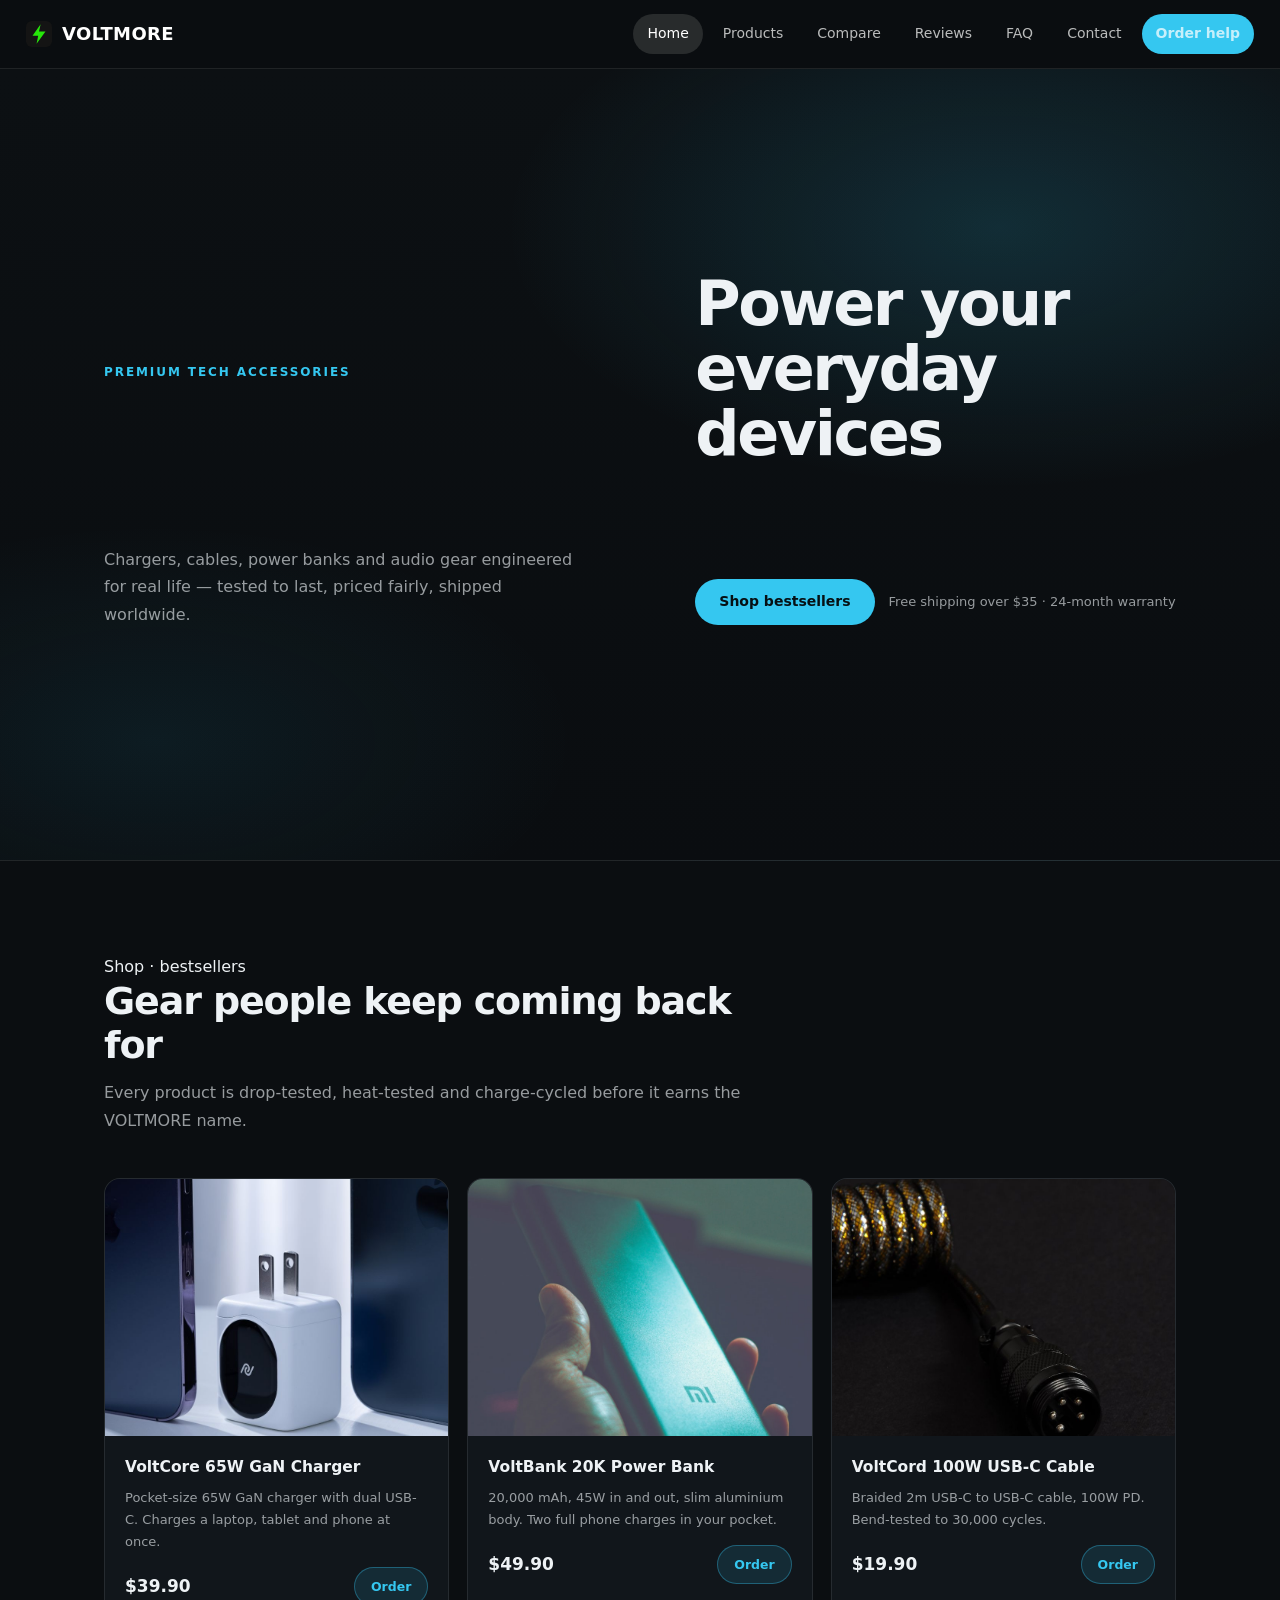
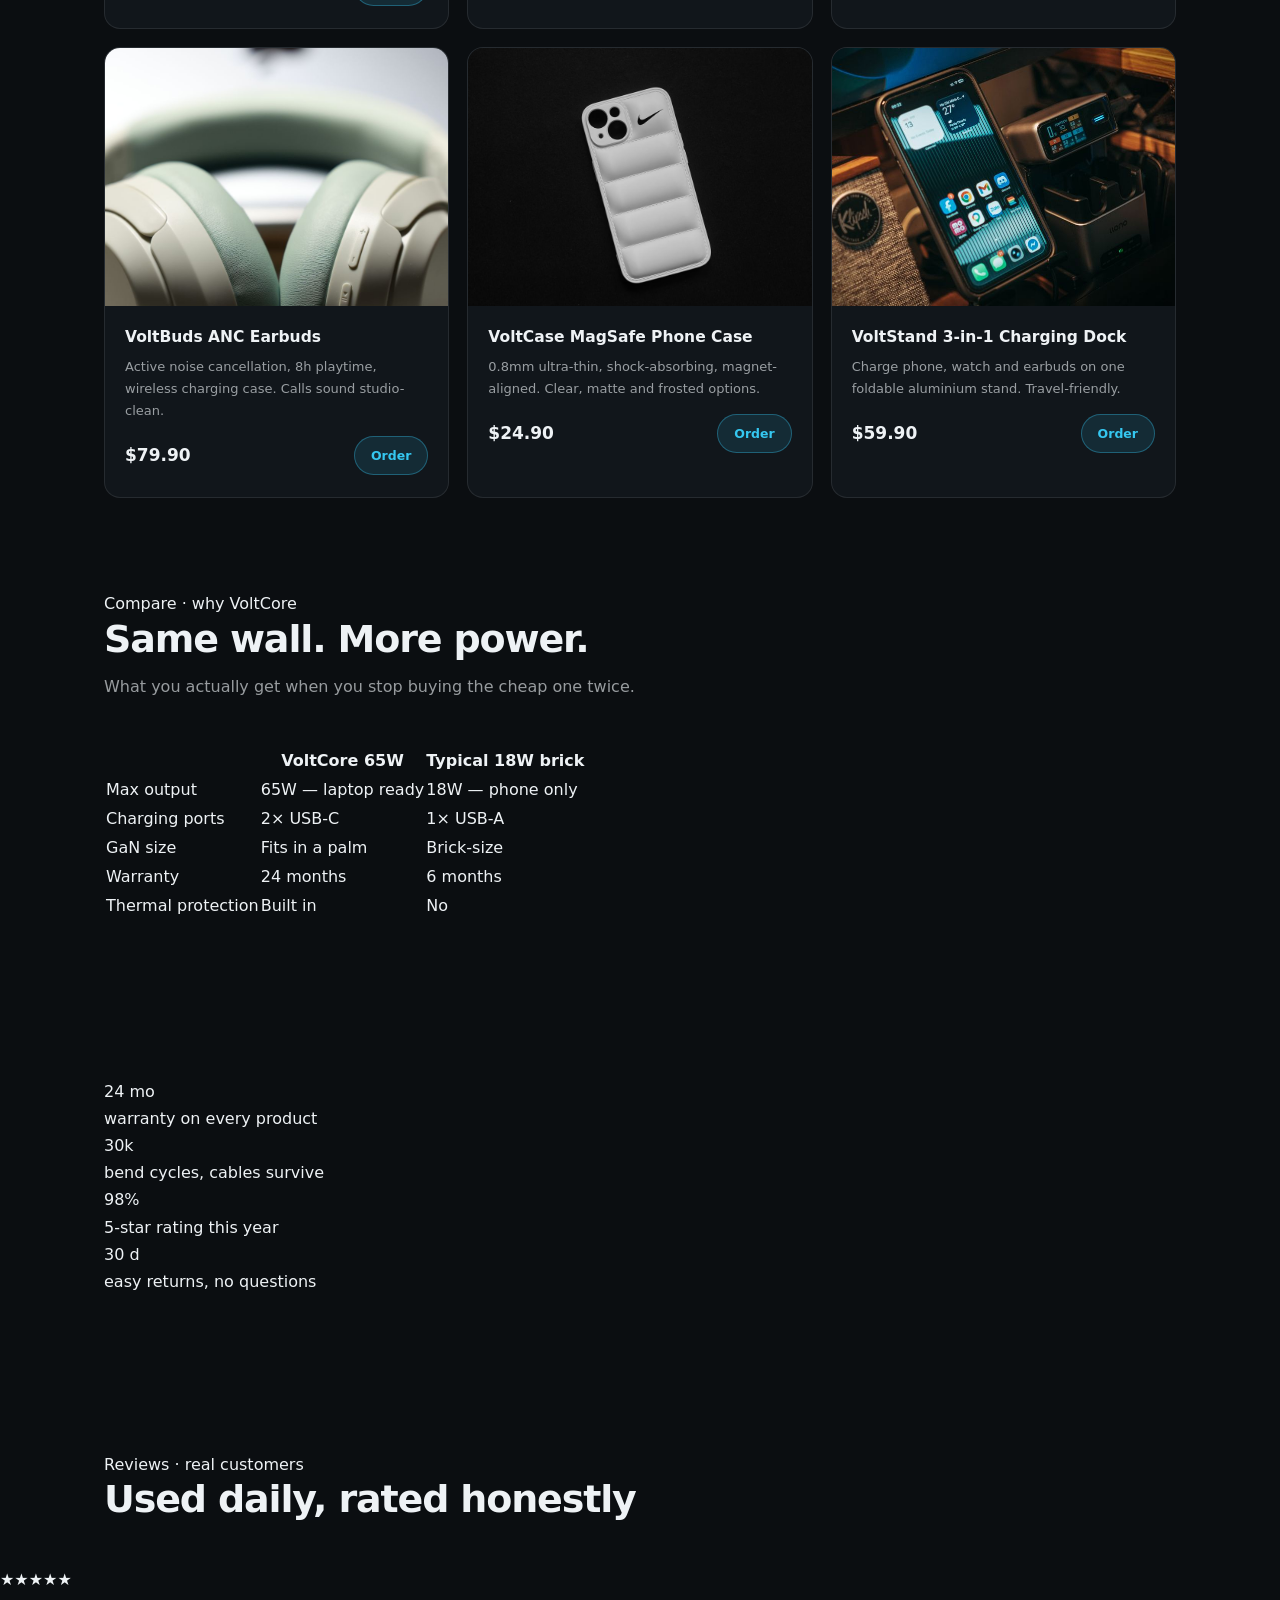
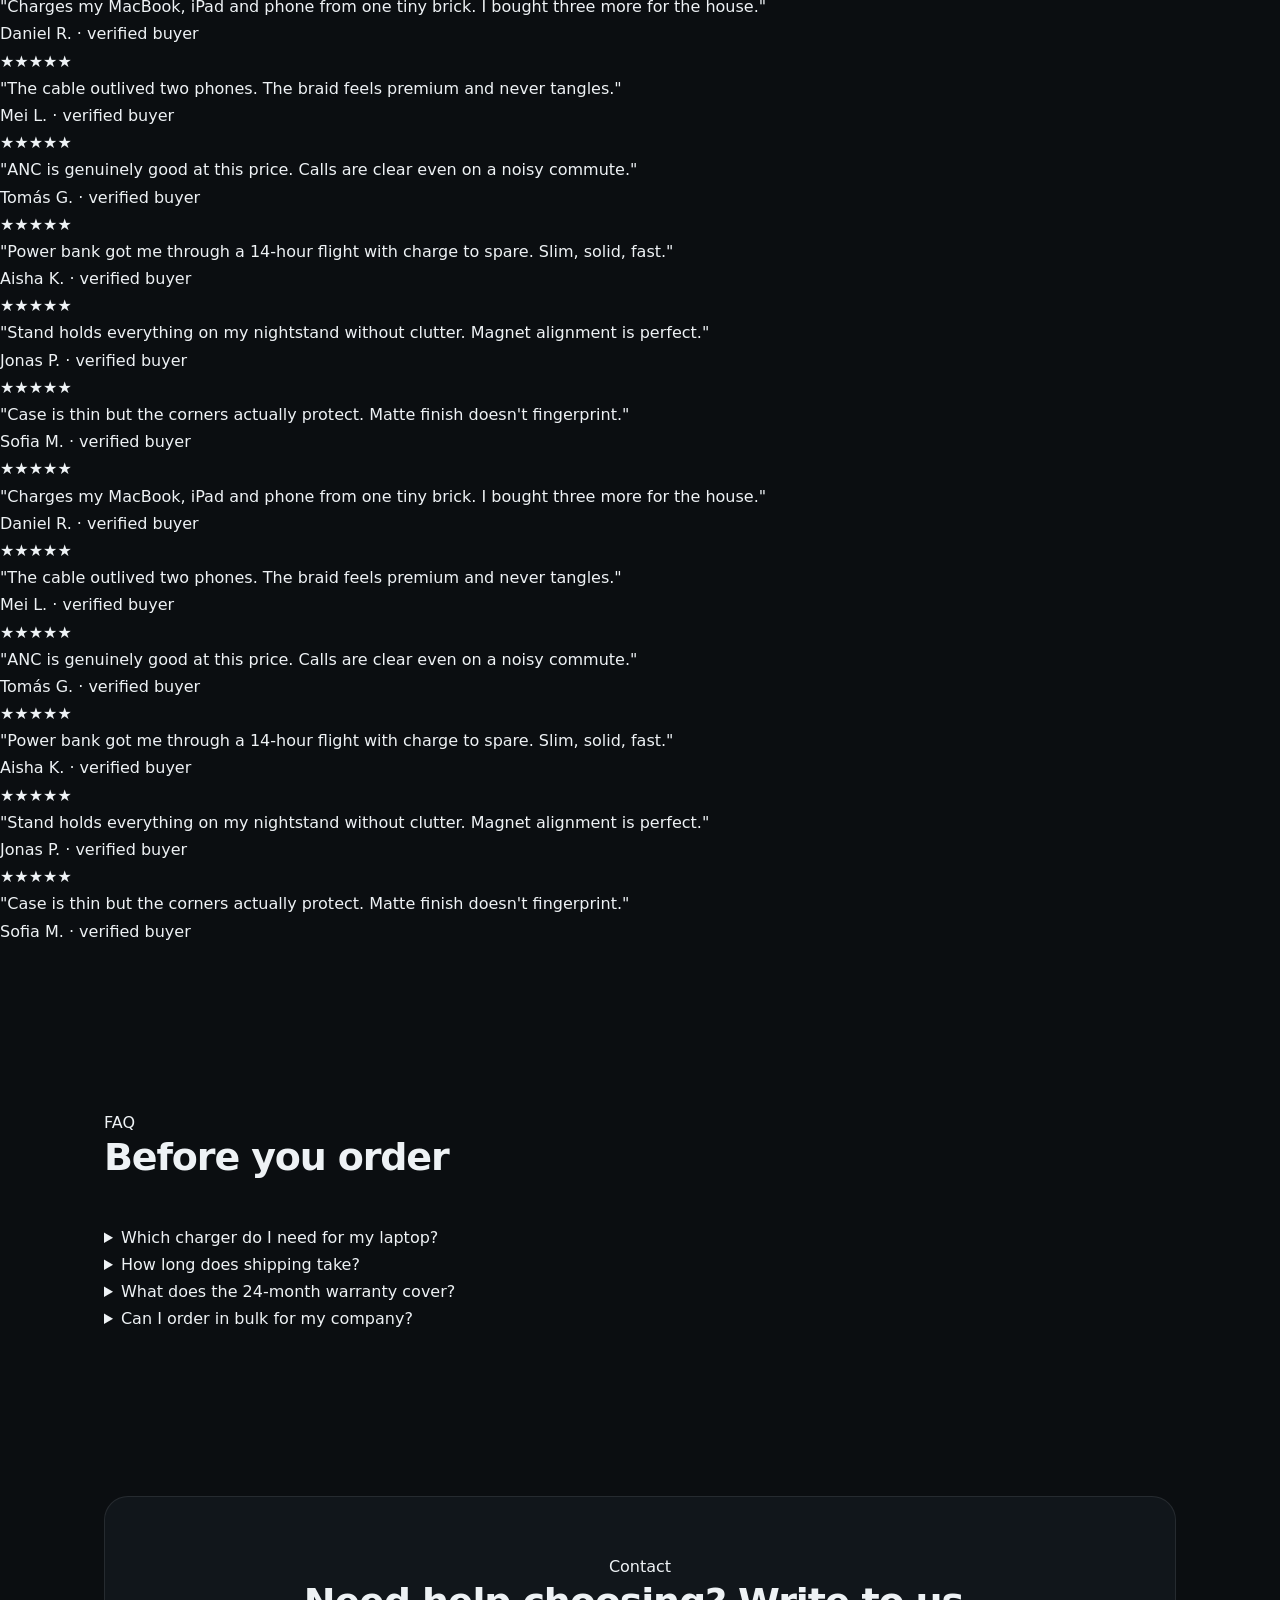
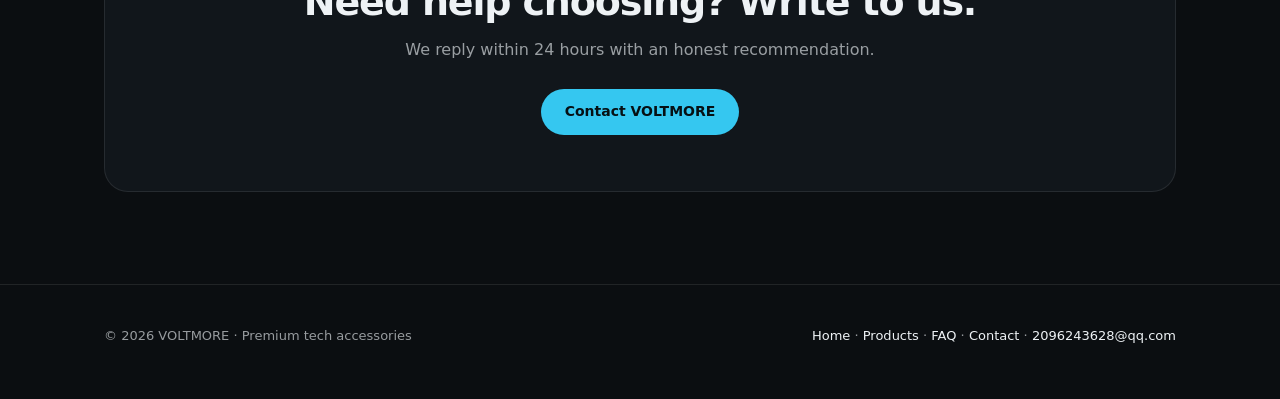
==== commit ee0e7ede: "rebuild homepage with new hero design" ====
--- a/index.html
+++ b/index.html
@@ -4,48 +4,48 @@
 <meta charset="UTF-8">
 <meta name="viewport" content="width=device-width, initial-scale=1.0">
 <title>VOLTMORE — Premium Tech Accessories</title>
-<meta name="description" content="VOLTMORE: premium chargers, cables, power banks and audio accessories engineered for everyday life. Fast shipping, 24-month warranty.">
-<link rel="icon" href="data:image/svg+xml,<svg xmlns='http://www.w3.org/2000/svg' viewBox='0 0 64 64'><rect width='64' height='64' rx='14' fill='%230b0e11'/><path d='M36 8 16 36h14l-4 20 22-30H32z' fill='%2335c7f0'/></svg>">
+<meta name="description" content="VOLTMORE: premium chargers, cables, power banks and audio gear engineered for everyday life. 24-month warranty, fast worldwide shipping.">
+<link rel="icon" href="data:image/svg+xml,<svg xmlns='http://www.w3.org/2000/svg' viewBox='0 0 64 64'><rect width='64' height='64' rx='14' fill='%23141414'/><path d='M36 8 16 36h14l-4 20 22-30H32z' fill='%2326e60a'/></svg>">
 <link rel="preconnect" href="https://fonts.googleapis.com">
 <link rel="preconnect" href="https://fonts.gstatic.com" crossorigin>
-<link href="https://fonts.googleapis.com/css2?family=Inter:wght@300;400;500;600;700;800&display=swap" rel="stylesheet">
+<link href="https://fonts.googleapis.com/css2?family=Sora:wght@300;400;500;600;700&display=swap" rel="stylesheet">
 <link rel="stylesheet" href="style.css">
 </head>
 <body>
 
 <nav>
   <a class="brand" href="index.html">
-    <svg width="26" height="26" viewBox="0 0 64 64" fill="none"><rect width="64" height="64" rx="14" fill="#0b0e11"/><path d="M36 8 16 36h14l-4 20 22-30H32z" fill="#35c7f0"/></svg>
+    <svg width="26" height="26" viewBox="0 0 64 64" fill="none"><rect width="64" height="64" rx="14" fill="#141414"/><path d="M36 8 16 36h14l-4 20 22-30H32z" fill="#26e60a"/></svg>
     VOLTMORE
   </a>
   <div class="nav-links">
     <a href="index.html" class="active">Home</a>
     <a href="index.html#products">Products</a>
-    <a href="index.html#why">Why us</a>
+    <a href="index.html#compare">Compare</a>
+    <a href="index.html#reviews">Reviews</a>
+    <a href="index.html#faq">FAQ</a>
     <a href="contact.html">Contact</a>
     <a class="cta nav-cta" href="contact.html">Order help</a>
   </div>
 </nav>
 
 <header class="hero">
-  <div class="wrap">
-    <div>
-      <div class="kicker">Premium tech accessories</div>
-      <h1>Power your <em>everyday</em> devices</h1>
-      <p>Chargers, cables, power banks and audio gear engineered for real life: tested to last, priced fairly, shipped worldwide.</p>
-      <div class="hero-actions">
-        <a class="cta" href="index.html#products">Shop bestsellers</a>
-        <span class="hero-note">Free shipping over $35 · 24-month warranty</span>
-      </div>
-    </div>
-    <div class="hero-visual"><img src="img/hero.jpg" alt="VOLTMORE headphones product photography"></div>
+  <div class="orb"></div>
+  <div class="wrap">
+    <div class="kicker">Premium tech accessories</div>
+    <h1>Power your <span class="grad">everyday</span> devices</h1>
+    <p>Chargers, cables, power banks and audio gear engineered for real life — tested to last, priced fairly, shipped worldwide.</p>
+    <div class="hero-actions">
+      <a class="cta" href="index.html#products">Shop bestsellers</a>
+      <span class="hero-note">Free shipping over $35 · 24-month warranty</span>
+    </div>
   </div>
 </header>
 
 <section id="products">
   <div class="wrap">
     <div class="sec-head">
-      <div class="kicker">Shop · bestsellers</div>
+      <div class="kicker-2">Shop · bestsellers</div>
       <h2>Gear people keep coming back for</h2>
       <p>Every product is drop-tested, heat-tested and charge-cycled before it earns the VOLTMORE name.</p>
     </div>
@@ -102,30 +102,91 @@
   </div>
 </section>
 
-<section id="why" class="band" style="padding-top:0">
-  <div class="wrap">
-    <div>
-      <div class="kicker">Why VOLTMORE</div>
-      <h2>Built for the long haul</h2>
-      <p>We started VOLTMORE because cheap accessories fail when you need them most. Every product is designed, tested and warranted like it has to survive us.</p>
-      <ul>
-        <li>Every unit charge-cycled and heat-tested before shipping</li>
-        <li>24-month warranty, no fine print</li>
-        <li>Free tracked shipping over $35, worldwide</li>
-        <li>30-day easy returns</li>
-      </ul>
-      <a class="cta" href="contact.html">Talk to us</a>
-    </div>
-    <div class="visual">
-      <svg width="120" height="120" viewBox="0 0 64 64" fill="none"><path d="M36 8 16 36h14l-4 20 22-30H32z" fill="#35c7f0"/></svg>
-    </div>
-  </div>
-</section>
-
-<section>
+<section id="compare" style="padding-top:0">
+  <div class="wrap">
+    <div class="sec-head">
+      <div class="kicker-2">Compare · why VoltCore</div>
+      <h2>Same wall. More power.</h2>
+      <p>What you actually get when you stop buying the cheap one twice.</p>
+    </div>
+    <table class="cmp">
+      <tr><th></th><th>VoltCore 65W</th><th>Typical 18W brick</th></tr>
+      <tr><td>Max output</td><td class="hot">65W — laptop ready</td><td>18W — phone only</td></tr>
+      <tr><td>Charging ports</td><td class="hot">2× USB-C</td><td>1× USB-A</td></tr>
+      <tr><td>GaN size</td><td class="hot">Fits in a palm</td><td>Brick-size</td></tr>
+      <tr><td>Warranty</td><td class="hot">24 months</td><td>6 months</td></tr>
+      <tr><td>Thermal protection</td><td class="hot">Built in</td><td>No</td></tr>
+    </table>
+  </div>
+</section>
+
+<section style="padding-top:64px">
+  <div class="wrap">
+    <div class="stats">
+      <div class="stat"><div class="v">24 mo</div><p>warranty on every product</p></div>
+      <div class="stat"><div class="v">30k</div><p>bend cycles, cables survive</p></div>
+      <div class="stat"><div class="v">98%</div><p>5-star rating this year</p></div>
+      <div class="stat"><div class="v">30 d</div><p>easy returns, no questions</p></div>
+    </div>
+  </div>
+</section>
+
+<section id="reviews" style="padding-top:64px">
+  <div class="wrap">
+    <div class="sec-head">
+      <div class="kicker-2">Reviews · real customers</div>
+      <h2>Used daily, rated honestly</h2>
+    </div>
+  </div>
+  <div class="marquee">
+    <div class="marquee-track">
+      <div class="rev"><div class="stars">★★★★★</div><p>"Charges my MacBook, iPad and phone from one tiny brick. I bought three more for the house."</p><div class="who">Daniel R. · verified buyer</div></div>
+      <div class="rev"><div class="stars">★★★★★</div><p>"The cable outlived two phones. The braid feels premium and never tangles."</p><div class="who">Mei L. · verified buyer</div></div>
+      <div class="rev"><div class="stars">★★★★★</div><p>"ANC is genuinely good at this price. Calls are clear even on a noisy commute."</p><div class="who">Tomás G. · verified buyer</div></div>
+      <div class="rev"><div class="stars">★★★★★</div><p>"Power bank got me through a 14-hour flight with charge to spare. Slim, solid, fast."</p><div class="who">Aisha K. · verified buyer</div></div>
+      <div class="rev"><div class="stars">★★★★★</div><p>"Stand holds everything on my nightstand without clutter. Magnet alignment is perfect."</p><div class="who">Jonas P. · verified buyer</div></div>
+      <div class="rev"><div class="stars">★★★★★</div><p>"Case is thin but the corners actually protect. Matte finish doesn't fingerprint."</p><div class="who">Sofia M. · verified buyer</div></div>
+      <div class="rev"><div class="stars">★★★★★</div><p>"Charges my MacBook, iPad and phone from one tiny brick. I bought three more for the house."</p><div class="who">Daniel R. · verified buyer</div></div>
+      <div class="rev"><div class="stars">★★★★★</div><p>"The cable outlived two phones. The braid feels premium and never tangles."</p><div class="who">Mei L. · verified buyer</div></div>
+      <div class="rev"><div class="stars">★★★★★</div><p>"ANC is genuinely good at this price. Calls are clear even on a noisy commute."</p><div class="who">Tomás G. · verified buyer</div></div>
+      <div class="rev"><div class="stars">★★★★★</div><p>"Power bank got me through a 14-hour flight with charge to spare. Slim, solid, fast."</p><div class="who">Aisha K. · verified buyer</div></div>
+      <div class="rev"><div class="stars">★★★★★</div><p>"Stand holds everything on my nightstand without clutter. Magnet alignment is perfect."</p><div class="who">Jonas P. · verified buyer</div></div>
+      <div class="rev"><div class="stars">★★★★★</div><p>"Case is thin but the corners actually protect. Matte finish doesn't fingerprint."</p><div class="who">Sofia M. · verified buyer</div></div>
+    </div>
+  </div>
+</section>
+
+<section id="faq" style="padding-top:72px">
+  <div class="wrap">
+    <div class="sec-head">
+      <div class="kicker-2">FAQ</div>
+      <h2>Before you order</h2>
+    </div>
+    <div class="faq">
+      <details>
+        <summary>Which charger do I need for my laptop?</summary>
+        <p>If your laptop charges over USB-C, the 65W VoltCore covers most ultrabooks and even many 14-inch workstations. Tell us your model on the contact page and we will confirm compatibility before you order.</p>
+      </details>
+      <details>
+        <summary>How long does shipping take?</summary>
+        <p>Orders ship within 24 hours. Tracked shipping takes 5-9 business days to most countries, with free shipping over $35.</p>
+      </details>
+      <details>
+        <summary>What does the 24-month warranty cover?</summary>
+        <p>Any defect in materials or workmanship, no fine print. If a product fails, we replace it or refund you.</p>
+      </details>
+      <details>
+        <summary>Can I order in bulk for my company?</summary>
+        <p>Yes. Email us with quantities and we will quote volume pricing and logo options for your kit.</p>
+      </details>
+    </div>
+  </div>
+</section>
+
+<section style="padding-top:72px">
   <div class="wrap">
     <div class="contact-block">
-      <div class="kicker">Contact</div>
+      <div class="kicker-2">Contact</div>
       <h2>Need help choosing? Write to us.</h2>
       <p>We reply within 24 hours with an honest recommendation.</p>
       <a class="cta" href="contact.html">Contact VOLTMORE</a>
@@ -136,8 +197,15 @@
 <footer>
   <div class="wrap">
     <div>© 2026 VOLTMORE · Premium tech accessories</div>
-    <div><a href="index.html">Home</a> · <a href="index.html#products">Products</a> · <a href="contact.html">Contact</a> · <a href="mailto:2096243628@qq.com">2096243628@qq.com</a></div>
+    <div><a href="index.html">Home</a> · <a href="index.html#products">Products</a> · <a href="index.html#faq">FAQ</a> · <a href="contact.html">Contact</a> · <a href="mailto:2096243628@qq.com">2096243628@qq.com</a></div>
   </div>
 </footer>
+
+<script>
+  var io = new IntersectionObserver(function (entries) {
+    entries.forEach(function (e) { if (e.isIntersecting) { e.target.classList.add('in'); io.unobserve(e.target); } });
+  }, { threshold: 0.08 });
+  document.querySelectorAll('.reveal').forEach(function (el) { io.observe(el); });
+</script>
 </body>
 </html>
--- a/style.css
+++ b/style.css
@@ -58,6 +58,7 @@
     linear-gradient(160deg, #121a20, #0d1216);
   display: flex; align-items: center; justify-content: center;
 }
+.hero-visual img { position: absolute; inset: 0; width: 100%; height: 100%; object-fit: cover; }
 .hero-visual::before {
   content: ""; position: absolute; inset: 0;
   background:
@@ -82,6 +83,7 @@
 }
 .product:hover { transform: translateY(-4px); border-color: rgba(53,199,240,.45); }
 .product .photo { aspect-ratio: 4 / 3; position: relative; display: flex; align-items: center; justify-content: center; }
+.product .photo img { position: absolute; inset: 0; width: 100%; height: 100%; object-fit: cover; }
 .product .photo svg { width: 64px; height: 64px; opacity: .95; position: relative; z-index: 1; }
 .product .body { padding: 18px 20px 22px; }
 .product .body h3 { font-size: 15.5px; margin-bottom: 6px; }
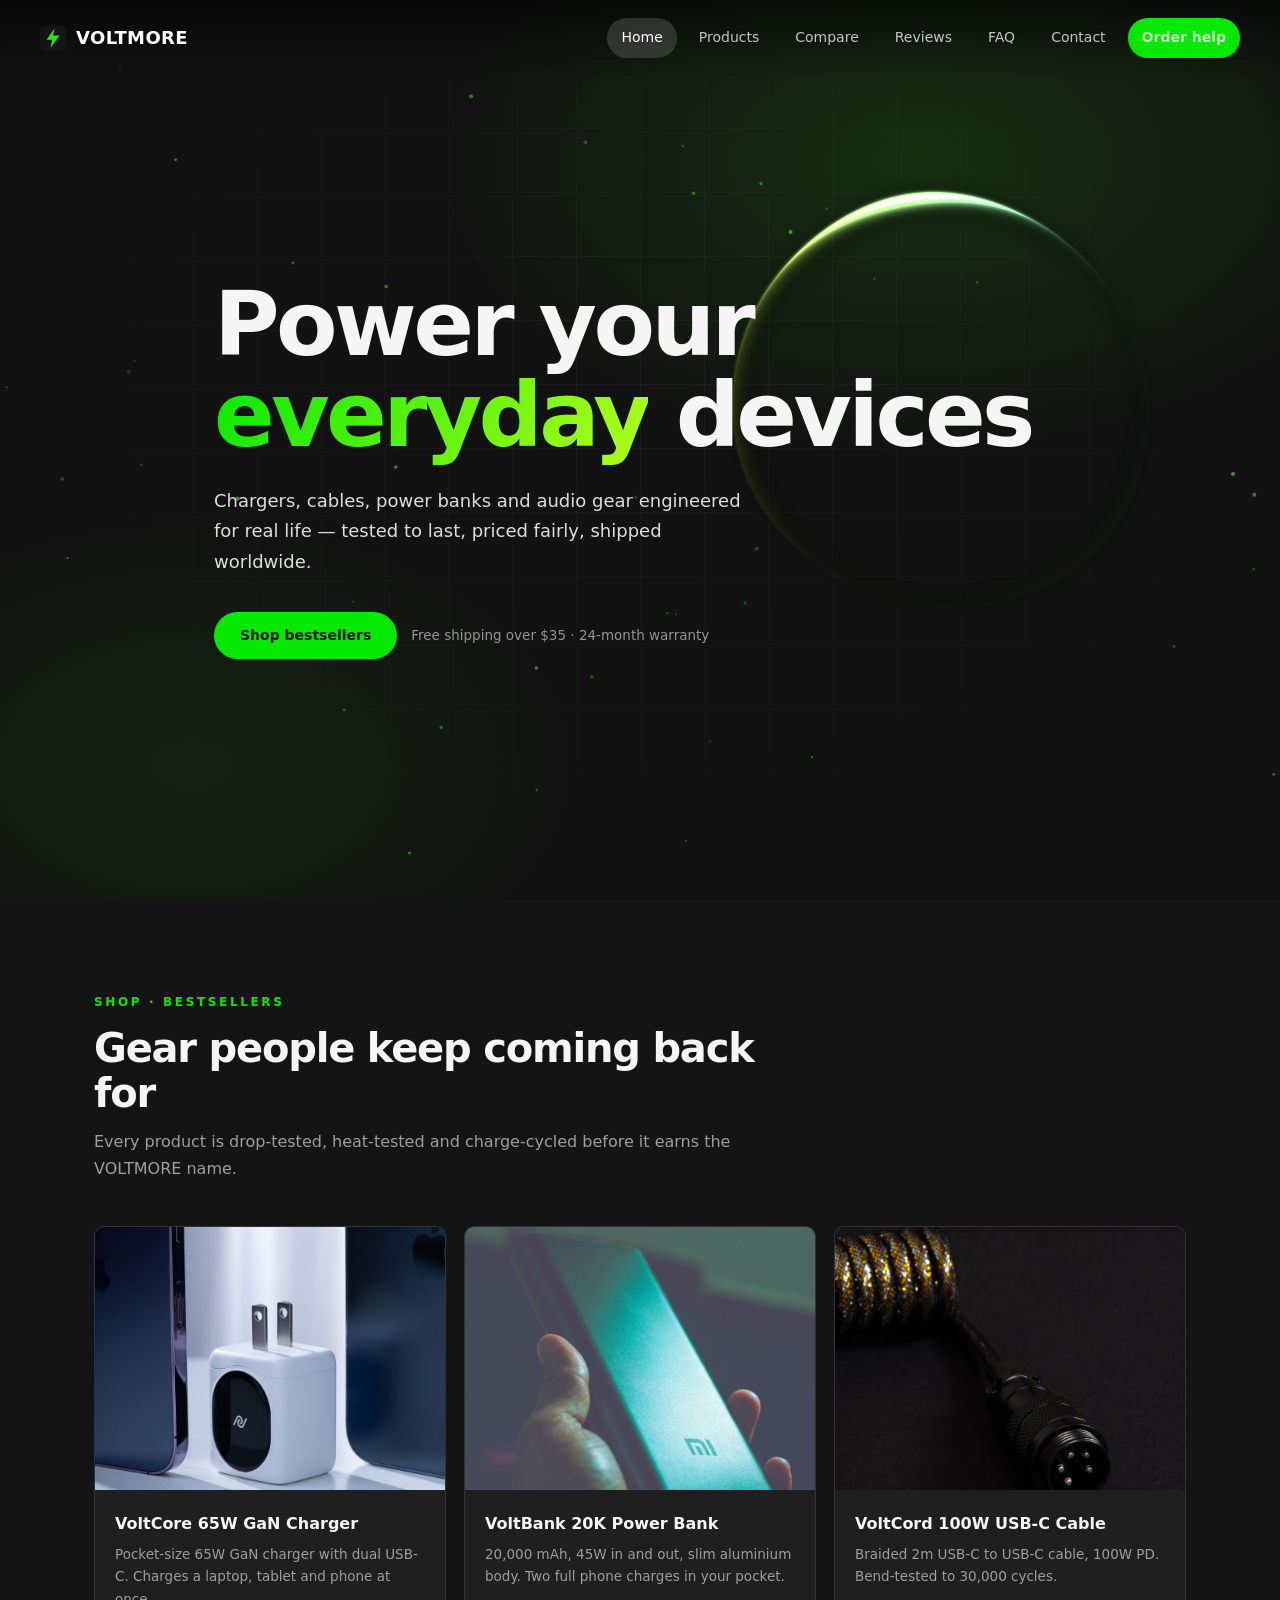
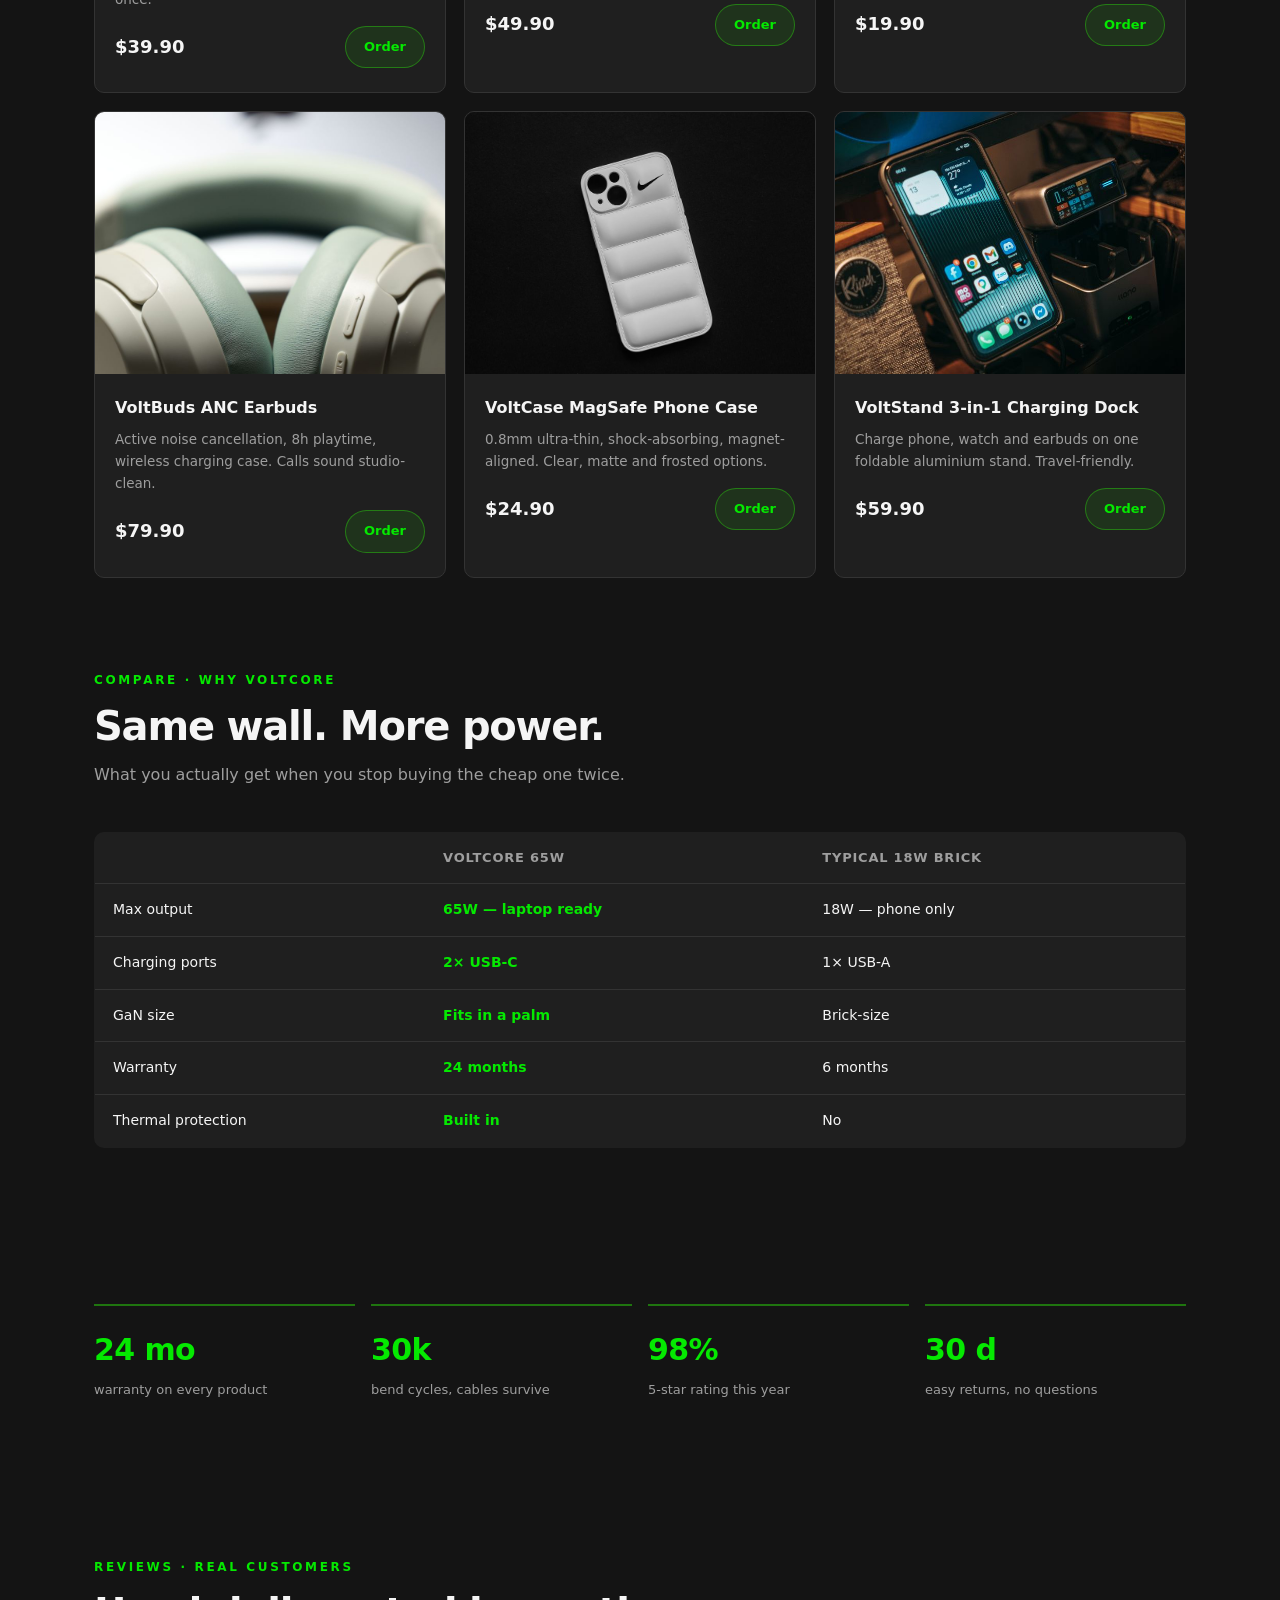
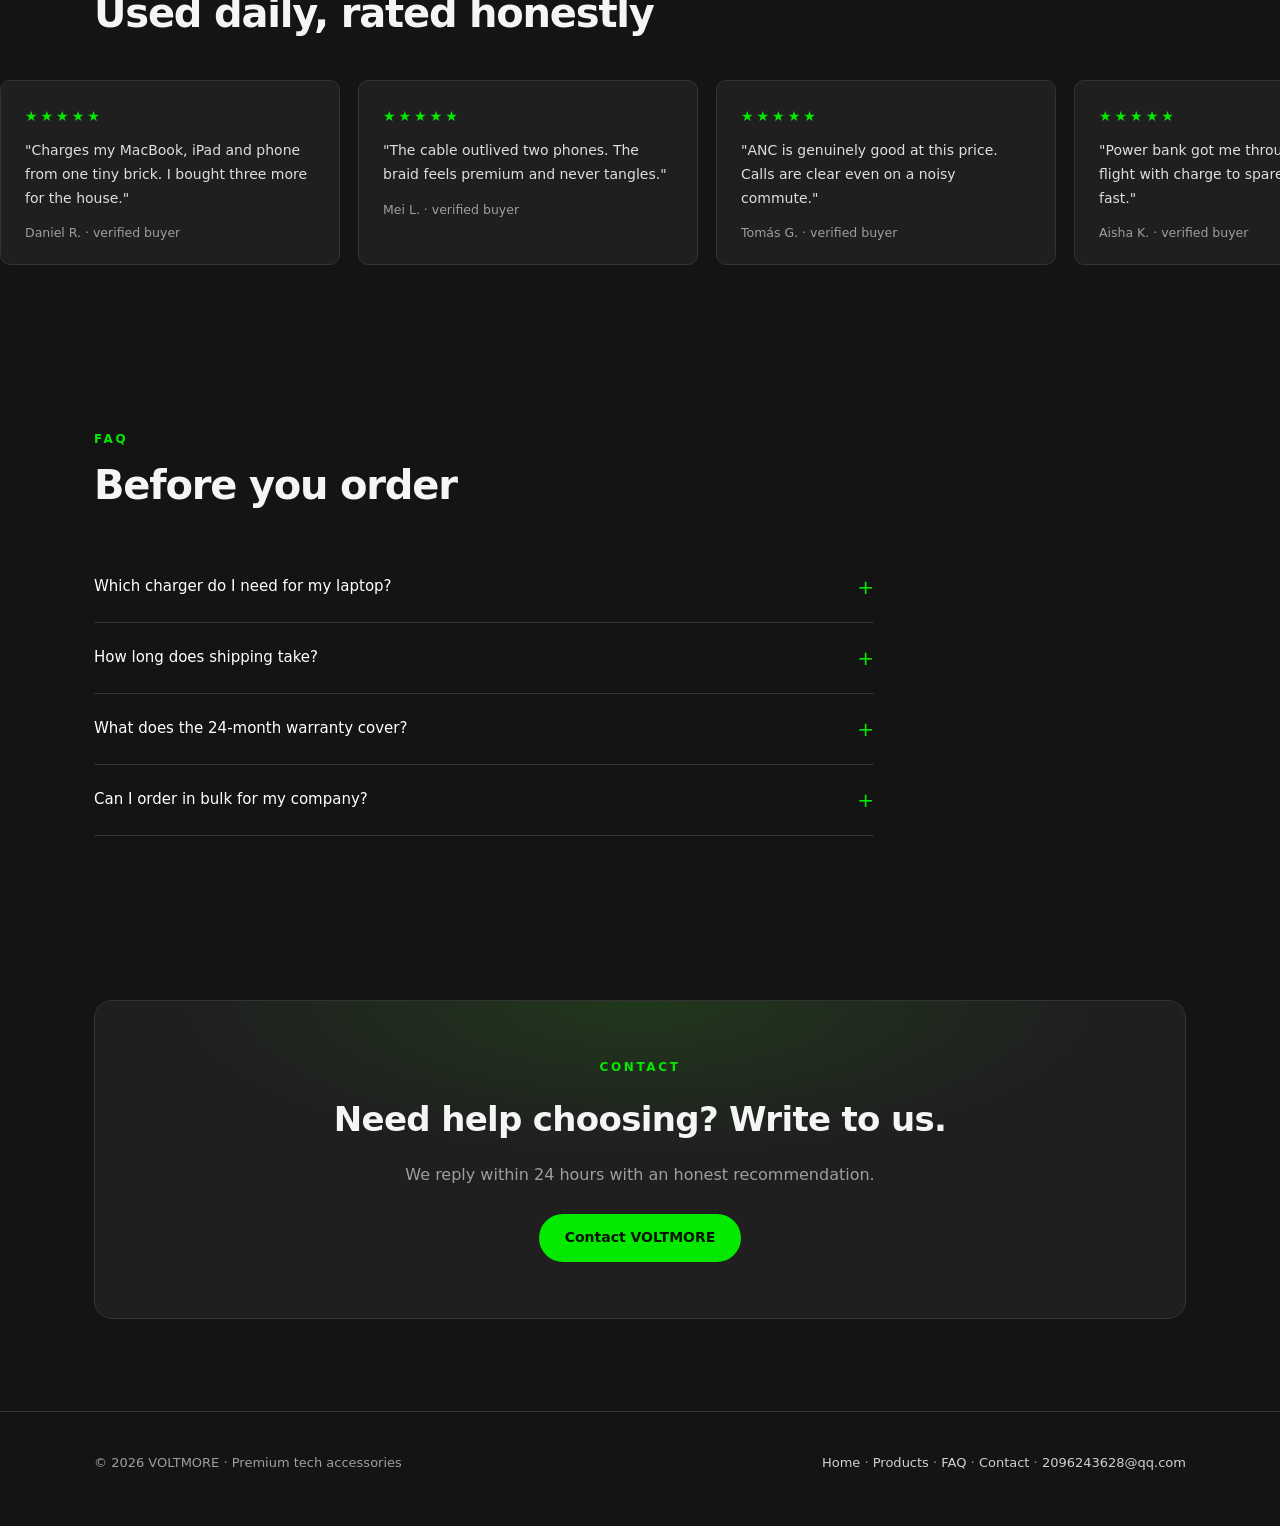
==== commit fc41c9f9: "WebGL orb shader, particles, shiny text, 3D tilt cards, count-up stats" ====
--- a/index.html
+++ b/index.html
@@ -30,10 +30,11 @@
 </nav>
 
 <header class="hero">
-  <div class="orb"></div>
-  <div class="wrap">
-    <div class="kicker">Premium tech accessories</div>
-    <h1>Power your <span class="grad">everyday</span> devices</h1>
+  <div class="orb-webgl" data-hue="119" data-intensity="0.25" aria-hidden="true"></div>
+  <canvas class="particles" aria-hidden="true"></canvas>
+  <div class="wrap">
+    <div class="kicker shiny">Premium tech accessories</div>
+    <h1>Power your <span class="grad shiny">everyday</span> devices</h1>
     <p>Chargers, cables, power banks and audio gear engineered for real life — tested to last, priced fairly, shipped worldwide.</p>
     <div class="hero-actions">
       <a class="cta" href="index.html#products">Shop bestsellers</a>
@@ -50,7 +51,7 @@
       <p>Every product is drop-tested, heat-tested and charge-cycled before it earns the VOLTMORE name.</p>
     </div>
     <div class="grid-3">
-      <div class="product">
+      <div class="product tilt">
         <div class="photo"><img src="img/charger.jpg" alt="VoltCore 65W GaN Charger"></div>
         <div class="body">
           <h3>VoltCore 65W GaN Charger</h3>
@@ -58,7 +59,7 @@
           <div class="price"><b>$39.90</b><a class="btn-sm" href="contact.html">Order</a></div>
         </div>
       </div>
-      <div class="product">
+      <div class="product tilt">
         <div class="photo"><img src="img/powerbank.jpg" alt="VoltBank 20K Power Bank"></div>
         <div class="body">
           <h3>VoltBank 20K Power Bank</h3>
@@ -66,7 +67,7 @@
           <div class="price"><b>$49.90</b><a class="btn-sm" href="contact.html">Order</a></div>
         </div>
       </div>
-      <div class="product">
+      <div class="product tilt">
         <div class="photo"><img src="img/cable.jpg" alt="VoltCord 100W USB-C Cable"></div>
         <div class="body">
           <h3>VoltCord 100W USB-C Cable</h3>
@@ -74,7 +75,7 @@
           <div class="price"><b>$19.90</b><a class="btn-sm" href="contact.html">Order</a></div>
         </div>
       </div>
-      <div class="product">
+      <div class="product tilt">
         <div class="photo"><img src="img/earbuds.jpg" alt="VoltBuds ANC Earbuds"></div>
         <div class="body">
           <h3>VoltBuds ANC Earbuds</h3>
@@ -82,7 +83,7 @@
           <div class="price"><b>$79.90</b><a class="btn-sm" href="contact.html">Order</a></div>
         </div>
       </div>
-      <div class="product">
+      <div class="product tilt">
         <div class="photo"><img src="img/phonecase.jpg" alt="VoltCase MagSafe Phone Case"></div>
         <div class="body">
           <h3>VoltCase MagSafe Phone Case</h3>
@@ -90,7 +91,7 @@
           <div class="price"><b>$24.90</b><a class="btn-sm" href="contact.html">Order</a></div>
         </div>
       </div>
-      <div class="product">
+      <div class="product tilt">
         <div class="photo"><img src="img/dock.jpg" alt="VoltStand 3-in-1 Charging Dock"></div>
         <div class="body">
           <h3>VoltStand 3-in-1 Charging Dock</h3>
@@ -123,10 +124,10 @@
 <section style="padding-top:64px">
   <div class="wrap">
     <div class="stats">
-      <div class="stat"><div class="v">24 mo</div><p>warranty on every product</p></div>
-      <div class="stat"><div class="v">30k</div><p>bend cycles, cables survive</p></div>
-      <div class="stat"><div class="v">98%</div><p>5-star rating this year</p></div>
-      <div class="stat"><div class="v">30 d</div><p>easy returns, no questions</p></div>
+      <div class="stat reveal"><div class="v"><span class="count" data-count="24">0</span> mo</div><p>warranty on every product</p></div>
+      <div class="stat reveal"><div class="v"><span class="count" data-count="30">0</span>k</div><p>bend cycles, cables survive</p></div>
+      <div class="stat reveal"><div class="v"><span class="count" data-count="98">0</span>%</div><p>5-star rating this year</p></div>
+      <div class="stat reveal"><div class="v"><span class="count" data-count="30">0</span> d</div><p>easy returns, no questions</p></div>
     </div>
   </div>
 </section>
@@ -201,6 +202,80 @@
   </div>
 </footer>
 
+<script src="orb.js"></script>
+<script>
+(function () {
+  'use strict';
+  var reduced = window.matchMedia('(prefers-reduced-motion: reduce)').matches;
+
+  if (!reduced && window.matchMedia('(hover: hover) and (pointer: fine)').matches) {
+    document.querySelectorAll('.tilt').forEach(function (card) {
+      var raf = null;
+      card.addEventListener('mousemove', function (ev) {
+        if (raf) return;
+        raf = requestAnimationFrame(function () {
+          raf = null;
+          var r = card.getBoundingClientRect();
+          var px = (ev.clientX - r.left) / r.width - 0.5;
+          var py = (ev.clientY - r.top) / r.height - 0.5;
+          card.style.transform = 'perspective(900px) rotateX(' + (-py * 6).toFixed(2) + 'deg) rotateY(' + (px * 8).toFixed(2) + 'deg) translateY(-4px)';
+        });
+      }, { passive: true });
+      card.addEventListener('mouseleave', function () { card.style.transform = ''; });
+    });
+  }
+
+  var io = new IntersectionObserver(function (entries) {
+    entries.forEach(function (e) {
+      if (e.isIntersecting) {
+        e.target.classList.add('in');
+        if (e.target.classList.contains('count')) {
+          io.unobserve(e.target);
+          var el = e.target, target = Number(el.dataset.count), t0 = null;
+          function step(ts) {
+            if (!t0) t0 = ts;
+            var p = Math.min((ts - t0) / 1400, 1);
+            var eased = 1 - Math.pow(2, -10 * p);
+            el.textContent = Math.round(target * eased);
+            if (p < 1) requestAnimationFrame(step);
+          }
+          requestAnimationFrame(step);
+        } else {
+          io.unobserve(e.target);
+        }
+      }
+    });
+  }, { threshold: 0.12 });
+  document.querySelectorAll('.reveal, .count').forEach(function (el) { io.observe(el); });
+
+  var canvas = document.querySelector('.particles');
+  if (canvas && !reduced) {
+    var ctx = canvas.getContext('2d');
+    var W, H, ps = [];
+    function resize() {
+      W = canvas.width = window.innerWidth;
+      H = canvas.height = window.innerHeight;
+    }
+    resize();
+    window.addEventListener('resize', resize);
+    for (var i = 0; i < 46; i++) {
+      ps.push({ x: Math.random() * W, y: Math.random() * H, r: 0.6 + Math.random() * 1.6, s: 0.05 + Math.random() * 0.16, o: 0.15 + Math.random() * 0.4 });
+    }
+    (function tick() {
+      ctx.clearRect(0, 0, W, H);
+      ps.forEach(function (p) {
+        p.y -= p.s;
+        if (p.y < -4) { p.y = H + 4; p.x = Math.random() * W; }
+        ctx.beginPath();
+        ctx.arc(p.x, p.y, p.r, 0, Math.PI * 2);
+        ctx.fillStyle = 'rgba(120,255,90,' + p.o + ')';
+        ctx.fill();
+      });
+      requestAnimationFrame(tick);
+    })();
+  }
+})();
+</script>
 <script>
   var io = new IntersectionObserver(function (entries) {
     entries.forEach(function (e) { if (e.isIntersecting) { e.target.classList.add('in'); io.unobserve(e.target); } });
--- a/style.css
+++ b/style.css
@@ -1,155 +1,236 @@
 :root {
-  --bg: #0b0e11;
-  --panel: #11161b;
-  --line: rgba(255,255,255,.09);
-  --text: #eef2f5;
-  --muted: rgba(238,242,245,.62);
-  --accent: #35c7f0;
-  --accent-2: #1fa8d2;
-  --radius: 16px;
-  --font: "Inter", "PingFang SC", "Microsoft YaHei", system-ui, sans-serif;
+  --bg: hsl(0 0% 8%);
+  --panel: hsl(0 0% 12%);
+  --panel-2: hsl(0 0% 16%);
+  --fg: hsl(0 0% 96%);
+  --muted: hsl(0 0% 62%);
+  --green: hsl(119 99% 46%);
+  --green-deep: hsl(119 70% 34%);
+  --border: hsl(0 0% 20%);
+  --radius: 10px;
+  --font: "Sora", "PingFang SC", "Microsoft YaHei", system-ui, sans-serif;
 }
 * { margin: 0; padding: 0; box-sizing: border-box; }
-body { font-family: var(--font); background: var(--bg); color: var(--text); line-height: 1.7; -webkit-font-smoothing: antialiased; }
-.wrap { max-width: 1120px; margin: 0 auto; padding: 0 24px; }
-a { color: var(--accent); }
-
+html { scroll-behavior: smooth; }
+body { font-family: var(--font); background: var(--bg); color: var(--fg); line-height: 1.7; -webkit-font-smoothing: antialiased; }
+.wrap { max-width: 1140px; margin: 0 auto; padding: 0 24px; }
+a { color: var(--green); }
+
+/* ── Navbar (floating, transparent) ── */
 nav {
-  position: sticky; top: 0; z-index: 50;
+  position: fixed; top: 0; left: 0; right: 0; z-index: 50;
   display: flex; align-items: center; justify-content: space-between;
-  padding: 14px 26px; background: rgba(11,14,17,.88); backdrop-filter: blur(12px);
-  border-bottom: 1px solid var(--line);
-}
-.brand { display: flex; align-items: center; gap: 10px; text-decoration: none; color: #fff; font-weight: 800; letter-spacing: .02em; font-size: 18px; }
-.brand svg { display: block; }
-.nav-links { display: flex; gap: 6px; align-items: center; }
-.nav-links a { color: rgba(255,255,255,.72); text-decoration: none; font-size: 14px; padding: 8px 14px; border-radius: 999px; transition: background .16s, color .16s; }
+  padding: 18px 40px;
+  background: linear-gradient(180deg, rgba(0,0,0,.55), transparent);
+  backdrop-filter: blur(10px);
+}
+.brand { display: flex; align-items: center; gap: 10px; text-decoration: none; color: #fff; font-weight: 700; letter-spacing: .02em; font-size: 18px; }
+.nav-links { display: flex; gap: 8px; align-items: center; }
+.nav-links a { color: rgba(255,255,255,.75); text-decoration: none; font-size: 14px; padding: 8px 14px; border-radius: 999px; transition: background .16s, color .16s; }
 .nav-links a:hover { background: rgba(255,255,255,.1); color: #fff; }
-.nav-links a.active { background: rgba(255,255,255,.12); color: #fff; }
+.nav-links a.active { background: rgba(255,255,255,.14); color: #fff; }
 .cta {
-  display: inline-block; background: var(--accent); color: #061014; font-weight: 700;
-  padding: 11px 24px; border-radius: 999px; text-decoration: none; font-size: 14px;
-  transition: transform .14s, background .16s;
-}
-.cta:hover { background: #6bdcff; transform: translateY(-1px); }
+  display: inline-block; background: var(--green); color: #031403; font-weight: 700;
+  padding: 12px 26px; border-radius: 999px; text-decoration: none; font-size: 14px;
+  transition: transform .14s, box-shadow .18s;
+}
+.cta:hover { transform: translateY(-1px); box-shadow: 0 12px 30px -8px rgba(46,234,10,.5); }
 .cta:active { transform: scale(.96); }
-.nav-cta { background: var(--accent); color: #061014; font-weight: 700; }
-.nav-cta:hover { background: #6bdcff; color: #061014; }
-
+.nav-cta { background: var(--green); color: #031403; font-weight: 700; }
+
+/* ── Hero ── */
 .hero {
-  position: relative; min-height: 88vh; min-height: 88dvh; display: flex; align-items: center;
+  position: relative; min-height: 100vh; min-height: 100dvh;
+  display: flex; flex-direction: column; justify-content: center;
   background:
-    radial-gradient(ellipse 70% 60% at 78% 20%, rgba(53,199,240,.16), transparent 55%),
-    radial-gradient(ellipse 60% 50% at 12% 85%, rgba(53,199,240,.08), transparent 55%),
-    linear-gradient(180deg, #0c1013, #0a0d10);
-  border-bottom: 1px solid var(--line); overflow: hidden;
-}
-.hero .wrap { position: relative; z-index: 2; display: grid; grid-template-columns: 1.05fr .95fr; gap: 60px; align-items: center; padding-top: 40px; padding-bottom: 40px; }
-.hero h1 { font-size: clamp(34px, 5.4vw, 62px); letter-spacing: -.04em; line-height: 1.05; margin-bottom: 20px; }
-.hero h1 em { font-style: normal; color: var(--accent); }
-.hero p { color: var(--muted); font-size: 16px; max-width: 30em; margin-bottom: 30px; font-weight: 300; }
-.hero-actions { display: flex; gap: 14px; align-items: center; flex-wrap: wrap; }
-.hero-note { font-size: 13px; color: var(--muted); font-weight: 300; }
-.hero-visual {
-  position: relative; aspect-ratio: 1 / .82; border-radius: 24px; overflow: hidden;
-  border: 1px solid var(--line);
-  background:
-    radial-gradient(ellipse 60% 55% at 50% 38%, rgba(53,199,240,.28), transparent 62%),
-    linear-gradient(160deg, #121a20, #0d1216);
-  display: flex; align-items: center; justify-content: center;
-}
-.hero-visual img { position: absolute; inset: 0; width: 100%; height: 100%; object-fit: cover; }
-.hero-visual::before {
+    radial-gradient(ellipse 65% 55% at 72% 18%, rgba(46,234,10,.14), transparent 58%),
+    radial-gradient(ellipse 55% 50% at 15% 85%, rgba(46,234,10,.08), transparent 55%),
+    hsl(0 0% 7%);
+  overflow: hidden;
+}
+.hero::before {
   content: ""; position: absolute; inset: 0;
   background:
-    linear-gradient(rgba(255,255,255,.03) 1px, transparent 1px),
-    linear-gradient(90deg, rgba(255,255,255,.03) 1px, transparent 1px);
-  background-size: 56px 56px;
-}
-.buzz { position: relative; z-index: 1; width: 240px; height: 240px; border-radius: 50%; background: radial-gradient(circle at 42% 38%, #1b2a33, #0d1419 68%); border: 1px solid rgba(255,255,255,.16); box-shadow: 0 30px 80px -20px rgba(53,199,240,.35); }
-.buzz::after { content: ""; position: absolute; inset: 62px; border-radius: 50%; background: radial-gradient(circle at 42% 38%, #0e1a20, #0b1013 70%); border: 1px solid rgba(255,255,255,.12); }
-.buzz::before { content: ""; position: absolute; inset: 96px; border-radius: 50%; background: radial-gradient(circle at 40% 36%, #16232b, #0c1216 72%); border: 1px solid rgba(255,255,255,.1); }
+    linear-gradient(rgba(255,255,255,.035) 1px, transparent 1px),
+    linear-gradient(90deg, rgba(255,255,255,.035) 1px, transparent 1px);
+  background-size: 64px 64px;
+  mask-image: radial-gradient(ellipse 70% 70% at 50% 45%, #000 10%, transparent 75%);
+  -webkit-mask-image: radial-gradient(ellipse 70% 70% at 50% 45%, #000 10%, transparent 75%);
+}
+.orb {
+  position: absolute; width: 420px; height: 420px; border-radius: 50%;
+  right: 8%; top: 20%;
+  background:
+    radial-gradient(circle at 38% 34%, rgba(110,255,80,.85), rgba(46,234,10,.28) 42%, transparent 70%);
+  filter: blur(6px);
+  animation: orbFloat 7s ease-in-out infinite;
+  box-shadow: 0 0 120px rgba(46,234,10,.35);
+}
+.orb::after {
+  content: ""; position: absolute; inset: 12%; border-radius: 50%;
+  border: 1px solid rgba(150,255,120,.5);
+  animation: orbRing 5s linear infinite;
+}
+@keyframes orbFloat { 0%,100% { transform: translateY(0); } 50% { transform: translateY(-26px); } }
+@keyframes orbRing { 0% { transform: scale(.7); opacity: .9; } 100% { transform: scale(1.6); opacity: 0; } }
+
+.hero .wrap { position: relative; z-index: 2; max-width: 900px; }
+.kicker { font-size: 12px; font-weight: 600; letter-spacing: .22em; text-transform: uppercase; color: var(--green); margin-bottom: 18px; opacity: 0; animation: fadeUp .7s cubic-bezier(.16,1,.3,1) .15s forwards; }
+.hero h1 { font-size: clamp(42px, 7vw, 92px); letter-spacing: -.04em; line-height: 1.02; font-weight: 600; margin-bottom: 24px; opacity: 0; animation: fadeUp .7s cubic-bezier(.16,1,.3,1) .3s forwards; }
+.hero h1 .grad { background: linear-gradient(120deg, hsl(119 99% 46%), hsl(80 99% 55%)); -webkit-background-clip: text; background-clip: text; color: transparent; }
+.hero p { color: rgba(255,255,255,.86); font-size: 18px; font-weight: 300; max-width: 30em; margin-bottom: 34px; opacity: 0; animation: fadeUp .7s cubic-bezier(.16,1,.3,1) .45s forwards; }
+.hero-actions { display: flex; gap: 14px; align-items: center; flex-wrap: wrap; opacity: 0; animation: fadeUp .7s cubic-bezier(.16,1,.3,1) .6s forwards; }
+.hero-note { font-size: 13.5px; color: rgba(255,255,255,.55); }
+@keyframes fadeUp { 0% { opacity: 0; transform: translateY(20px); filter: blur(4px); } 100% { opacity: 1; transform: translateY(0); filter: blur(0); } }
+@keyframes fadeIn { 0% { opacity: 0; } 100% { opacity: 1; } }
+@media (prefers-reduced-motion: reduce) {
+  .hero h1, .hero p, .kicker, .hero-actions { opacity: 1; animation: none; }
+  .orb, .orb::after { animation: none; }
+}
+
+/* ══ WebGL Orb（ReactBits shader 移植）══ */
+.orb-webgl {
+  position: absolute; width: 520px; height: 520px;
+  right: 6%; top: 16%; z-index: 1;
+}
+.orb-webgl canvas { border-radius: 50%; }
+.particles {
+  position: absolute; inset: 0; width: 100%; height: 100%;
+  pointer-events: none; z-index: 1;
+}
+.hero .wrap { z-index: 3; }
+
+/* ══ 流光文字（ReactBits ShinyText）══ */
+.shiny {
+  background: linear-gradient(110deg, rgba(255,255,255,.7) 30%, #8dff68 46%, #fff 52%, rgba(255,255,255,.7) 70%);
+  background-size: 220% 100%;
+  -webkit-background-clip: text; background-clip: text;
+  -webkit-text-fill-color: transparent; color: transparent;
+  animation: voltShine 5s linear infinite;
+}
+.kicker.shiny { color: transparent; }
+@keyframes voltShine { 0% { background-position: 120% 0; } 100% { background-position: -100% 0; } }
+
+/* ══ 产品卡 3D 倾斜 + 反光 ══ */
+.product { transform-style: preserve-3d; transition: transform .2s cubic-bezier(.16,1,.3,1), border-color .2s, box-shadow .2s; }
+.product .photo { position: relative; overflow: hidden; }
+.product .photo::after {
+  content: ""; position: absolute; inset: 0; pointer-events: none;
+  background: linear-gradient(115deg, transparent 35%, rgba(255,255,255,.18) 50%, transparent 65%);
+  transform: translateX(-120%);
+  transition: transform .8s cubic-bezier(.16,1,.3,1);
+}
+.product:hover .photo::after { transform: translateX(120%); }
+.product .photo img { transition: transform .7s cubic-bezier(.16,1,.3,1); }
+.product:hover .photo img { transform: scale(1.06); }
+
+/* ══ 滚动显现 ══ */
+.reveal { opacity: 0; transform: translateY(22px); transition: opacity .7s cubic-bezier(.16,1,.3,1), transform .7s cubic-bezier(.16,1,.3,1); }
+.reveal.in { opacity: 1; transform: none; }
+.stat .v { font-variant-numeric: tabular-nums; }
+
+@media (max-width: 960px) {
+  .orb-webgl { width: 300px; height: 300px; right: 4%; top: 12%; opacity: .75; }
+}
+@media (prefers-reduced-motion: reduce) {
+  .shiny { animation: none; }
+  .reveal { opacity: 1; transform: none; transition: none; }
+}
 
 section { padding: 92px 0; }
 .sec-head { max-width: 680px; margin-bottom: 44px; }
-.kicker { font-size: 12px; font-weight: 700; letter-spacing: .16em; text-transform: uppercase; color: var(--accent); margin-bottom: 12px; }
-h2 { font-size: clamp(26px, 3.4vw, 38px); letter-spacing: -.03em; line-height: 1.15; margin-bottom: 12px; }
+.sec-head h2 { font-size: clamp(26px, 3.4vw, 40px); letter-spacing: -.03em; line-height: 1.12; margin-bottom: 12px; }
 .sec-head p { color: var(--muted); font-weight: 300; }
+.kicker-2 { font-size: 12px; font-weight: 600; letter-spacing: .22em; text-transform: uppercase; color: var(--green); margin-bottom: 14px; }
 
 .grid-3 { display: grid; grid-template-columns: repeat(3, 1fr); gap: 18px; }
 .product {
-  background: var(--panel); border: 1px solid var(--line); border-radius: var(--radius);
+  background: var(--panel); border: 1px solid var(--border); border-radius: var(--radius);
   overflow: hidden; transition: transform .2s, border-color .2s;
 }
-.product:hover { transform: translateY(-4px); border-color: rgba(53,199,240,.45); }
-.product .photo { aspect-ratio: 4 / 3; position: relative; display: flex; align-items: center; justify-content: center; }
-.product .photo img { position: absolute; inset: 0; width: 100%; height: 100%; object-fit: cover; }
-.product .photo svg { width: 64px; height: 64px; opacity: .95; position: relative; z-index: 1; }
-.product .body { padding: 18px 20px 22px; }
-.product .body h3 { font-size: 15.5px; margin-bottom: 6px; }
-.product .body p { font-size: 13px; color: var(--muted); font-weight: 300; }
-.product .price { display: flex; align-items: center; justify-content: space-between; margin-top: 14px; }
-.product .price b { font-size: 17px; }
+.product:hover { transform: translateY(-5px); border-color: rgba(46,234,10,.5); }
+.product .photo { aspect-ratio: 4 / 3; position: relative; overflow: hidden; background: var(--panel-2); }
+.product .photo img { position: absolute; inset: 0; width: 100%; height: 100%; object-fit: cover; transition: transform .35s; }
+.product:hover .photo img { transform: scale(1.05); }
+.product .body { padding: 20px 20px 24px; }
+.product .body h3 { font-size: 16px; margin-bottom: 6px; }
+.product .body p { font-size: 13.5px; color: var(--muted); font-weight: 300; line-height: 1.65; }
+.product .price { display: flex; align-items: center; justify-content: space-between; margin-top: 16px; }
+.product .price b { font-size: 18px; }
 .product .price .btn-sm {
-  background: rgba(53,199,240,.12); border: 1px solid rgba(53,199,240,.35); color: var(--accent);
-  font-size: 12.5px; font-weight: 600; padding: 8px 16px; border-radius: 999px; text-decoration: none;
-}
-.product .price .btn-sm:hover { background: var(--accent); color: #061014; }
-
-.feats { display: grid; grid-template-columns: repeat(4, 1fr); gap: 16px; }
-.feat { border-top: 1px solid rgba(255,255,255,.2); padding-top: 18px; }
-.feat b { display: block; font-size: 15px; margin-bottom: 6px; }
-.feat p { font-size: 13px; color: var(--muted); font-weight: 300; }
-
-.band {
-  border-top: 1px solid var(--line); border-bottom: 1px solid var(--line);
-  background: linear-gradient(180deg, #0d1216, #0a0d10);
-}
-.band .wrap { display: grid; grid-template-columns: 1fr 1fr; gap: 60px; align-items: center; }
-.band h2 { margin-bottom: 14px; }
-.band p { color: var(--muted); font-weight: 300; margin-bottom: 18px; }
-.band ul { list-style: none; margin-bottom: 26px; }
-.band li { font-size: 14px; color: var(--muted); padding: 6px 0 6px 22px; position: relative; font-weight: 300; }
-.band li::before { content: "✓"; position: absolute; left: 0; color: var(--accent); font-weight: 700; }
-.band .visual {
-  aspect-ratio: 4 / 3; border-radius: 20px; border: 1px solid var(--line); overflow: hidden;
-  background:
-    radial-gradient(ellipse 70% 60% at 50% 30%, rgba(53,199,240,.22), transparent 60%),
-    linear-gradient(160deg, #121a20, #0d1216);
-  display: flex; align-items: center; justify-content: center;
-}
+  background: rgba(46,234,10,.1); border: 1px solid rgba(46,234,10,.4); color: var(--green);
+  font-size: 13px; font-weight: 600; padding: 9px 18px; border-radius: 999px; text-decoration: none;
+}
+.product .price .btn-sm:hover { background: var(--green); color: #031403; }
+
+.cmp { width: 100%; border-collapse: collapse; background: var(--panel); border: 1px solid var(--border); border-radius: var(--radius); overflow: hidden; font-size: 14px; }
+.cmp th { text-align: left; padding: 14px 18px; font-size: 13px; letter-spacing: .06em; text-transform: uppercase; color: var(--muted); border-bottom: 1px solid var(--border); }
+.cmp td { padding: 14px 18px; border-bottom: 1px solid var(--border); }
+.cmp tr:last-child td { border-bottom: 0; }
+.cmp .hot { color: var(--green); font-weight: 600; }
+.cmp td b { font-weight: 600; }
+
+.stats { display: grid; grid-template-columns: repeat(4, 1fr); gap: 16px; }
+.stat { border-top: 2px solid rgba(46,234,10,.45); padding-top: 18px; }
+.stat .v { font-size: 30px; font-weight: 700; color: var(--green); letter-spacing: -.02em; }
+.stat p { font-size: 13px; color: var(--muted); margin-top: 4px; font-weight: 300; }
+
+.marquee { overflow: hidden; position: relative; }
+.marquee-track { display: flex; gap: 18px; width: max-content; animation: scrollX 32s linear infinite; }
+.marquee:hover .marquee-track { animation-play-state: paused; }
+.rev {
+  width: 340px; background: var(--panel); border: 1px solid var(--border); border-radius: var(--radius);
+  padding: 24px 24px 20px; flex: 0 0 auto;
+}
+.rev .stars { color: var(--green); letter-spacing: 3px; font-size: 14px; margin-bottom: 10px; }
+.rev p { font-size: 14px; color: rgba(255,255,255,.85); font-weight: 300; line-height: 1.7; }
+.rev .who { font-size: 12.5px; color: var(--muted); margin-top: 12px; }
+@keyframes scrollX { 0% { transform: translateX(0); } 100% { transform: translateX(-50%); } }
+
+.faq { max-width: 780px; }
+.faq details { border-bottom: 1px solid var(--border); padding: 18px 0; }
+.faq summary { cursor: pointer; font-weight: 500; font-size: 15px; list-style: none; display: flex; justify-content: space-between; align-items: center; color: #fff; }
+.faq summary::after { content: "+"; font-size: 20px; color: var(--green); transition: transform .2s; }
+.faq details[open] summary::after { transform: rotate(45deg); }
+.faq p { font-size: 14px; color: var(--muted); margin-top: 10px; font-weight: 300; }
 
 .contact-block {
-  background: var(--panel); border: 1px solid var(--line); border-radius: 24px;
-  padding: 56px 44px; text-align: center;
-}
-.contact-block h2 { margin-bottom: 12px; }
-.contact-block p { color: var(--muted); margin-bottom: 26px; font-weight: 300; }
-
-footer { padding: 40px 0 52px; border-top: 1px solid var(--line); color: var(--muted); font-size: 13px; font-weight: 300; }
+  background: var(--panel); border: 1px solid var(--border); border-radius: 18px;
+  padding: 56px 44px; text-align: center; position: relative; overflow: hidden;
+}
+.contact-block::before { content: ""; position: absolute; inset: 0; background: radial-gradient(ellipse 70% 80% at 50% 0%, rgba(46,234,10,.12), transparent 60%); }
+.contact-block > * { position: relative; }
+.contact-block h2 { margin-bottom: 12px; font-size: clamp(24px, 3vw, 34px); letter-spacing: -.02em; }
+.contact-block p { color: var(--muted); margin-bottom: 26px; }
+
+footer { padding: 40px 0 52px; border-top: 1px solid var(--border); color: var(--muted); font-size: 13px; font-weight: 300; }
 footer .wrap { display: flex; justify-content: space-between; flex-wrap: wrap; gap: 12px; }
-footer a { color: var(--text); text-decoration: none; }
-
-.page-hero { padding: 96px 0 64px; border-bottom: 1px solid var(--line); background: radial-gradient(ellipse 70% 60% at 70% 0%, rgba(53,199,240,.12), transparent 55%), linear-gradient(180deg, #0d1216, #0a0d10); }
+footer a { color: rgba(255,255,255,.8); text-decoration: none; }
+
+.page-hero { padding: 150px 0 70px; border-bottom: 1px solid var(--border); background: radial-gradient(ellipse 70% 60% at 70% 0%, rgba(46,234,10,.1), transparent 55%), hsl(0 0% 8%); }
 .page-hero h1 { font-size: clamp(30px, 4.6vw, 50px); letter-spacing: -.03em; margin-bottom: 14px; }
 .page-hero p { color: var(--muted); font-weight: 300; max-width: 40em; }
 
 .form { display: grid; gap: 14px; max-width: 640px; }
 .form label { font-size: 13px; color: var(--muted); display: grid; gap: 7px; }
-.form input, .form textarea {
-  background: #0e1318; border: 1px solid var(--line); border-radius: 12px; color: var(--text);
+.form input, .form textarea, .form select {
+  background: var(--panel); border: 1px solid var(--border); border-radius: 10px; color: var(--fg);
   font: inherit; font-size: 14px; padding: 12px 14px; outline: none;
 }
-.form input:focus, .form textarea:focus { border-color: rgba(53,199,240,.55); }
+.form input:focus, .form textarea:focus, .form select:focus { border-color: rgba(46,234,10,.6); }
 .form textarea { min-height: 110px; resize: vertical; }
 .form .cta { border: 0; cursor: pointer; justify-self: start; font-family: inherit; }
 
+.reveal { opacity: 0; transform: translateY(22px); transition: opacity .6s ease, transform .6s ease; }
+.reveal.in { opacity: 1; transform: none; }
+@media (prefers-reduced-motion: reduce) { .reveal { opacity: 1; transform: none; transition: none; } }
+
 @media (max-width: 960px) {
-  .grid-3, .feats { grid-template-columns: 1fr 1fr; }
-  .hero .wrap, .band .wrap { grid-template-columns: 1fr; gap: 32px; }
-  .hero { min-height: auto; padding: 60px 0; }
+  .grid-3, .stats { grid-template-columns: 1fr 1fr; }
   .nav-links a:not(.cta) { display: none; }
+  .hero { padding-top: 120px; padding-bottom: 60px; }
+  .orb { width: 280px; height: 280px; }
 }
 @media (max-width: 560px) {
-  .grid-3, .feats { grid-template-columns: 1fr; }
-}
+  .grid-3, .stats { grid-template-columns: 1fr; }
+}
